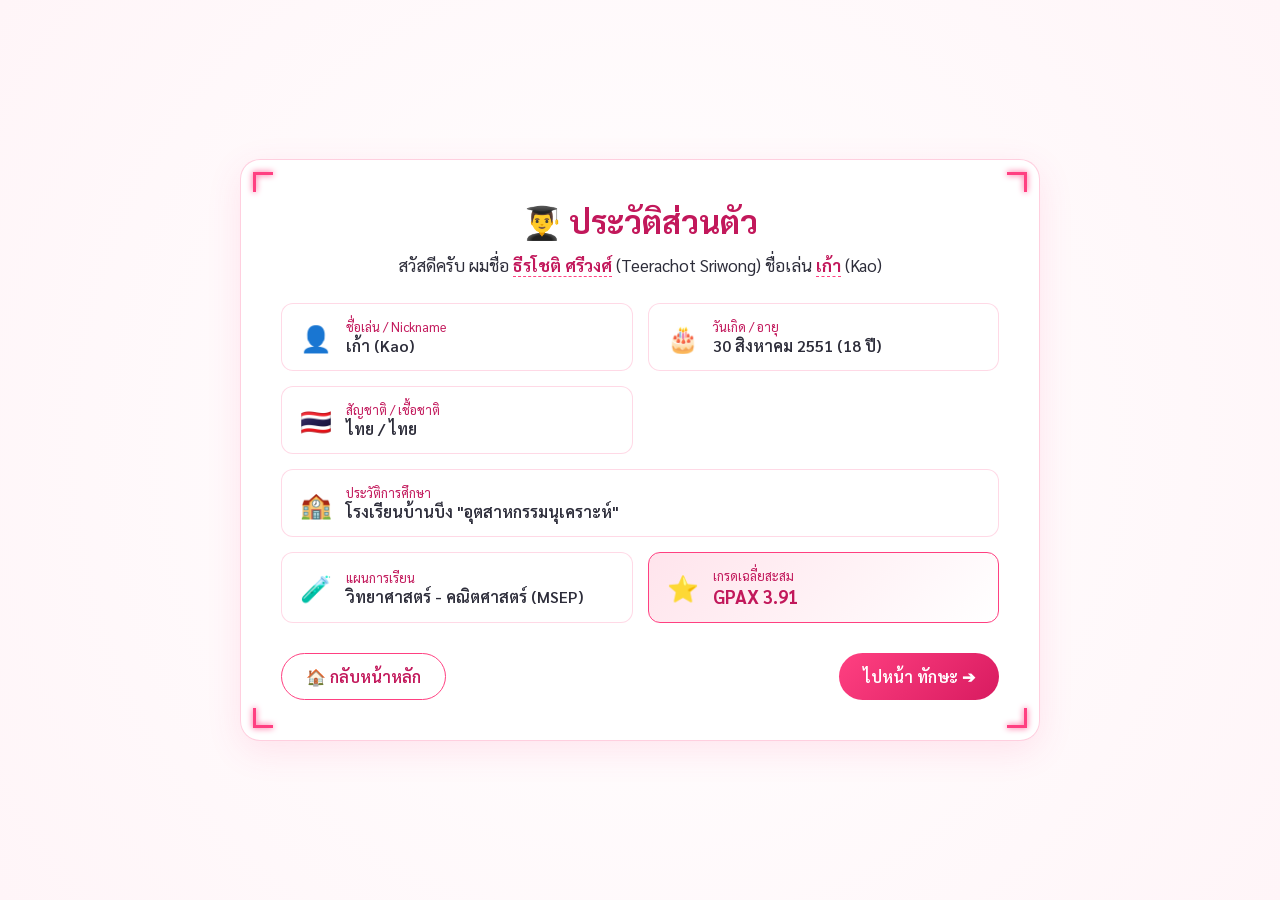
==== about.html @ 4285cc9b "Create about.html" ====
<!DOCTYPE html>
<html lang="th">
<head>
    <meta charset="UTF-8">
    <meta name="viewport" content="width=device-width, initial-scale=1.0">
    <title>ประวัติส่วนตัว | Teerachot Sriwong</title>
    <link href="https://fonts.googleapis.com/css2?family=Sarabun:wght@300;400;600;700&display=swap" rel="stylesheet">
    <style>
        :root {
            --pink-main: #ff4081; --pink-dark: #c2185b; --pink-light: #ffe4ec;
            --bg-light: #fff5f8; --card-bg: rgba(255, 255, 255, 0.94); --text-main: #2d2d3a;
        }

        * { margin: 0; padding: 0; box-sizing: border-box; }

        body {
            font-family: 'Sarabun', sans-serif;
            min-height: 100vh; display: flex; justify-content: center; align-items: center;
            padding: 40px 20px; position: relative;
            background: radial-gradient(circle at center, #ffffff 0%, var(--bg-light) 100%);
            color: var(--text-main);
        }

        .card {
            position: relative; z-index: 10; width: 100%; max-width: 800px;
            background: var(--card-bg); border-radius: 20px; padding: 40px;
            backdrop-filter: blur(12px); border: 1px solid rgba(255, 64, 129, 0.25);
            box-shadow: 0 10px 35px rgba(255, 64, 129, 0.12);
        }

        .corner {
            position: absolute; width: 20px; height: 20px; pointer-events: none;
            filter: drop-shadow(0 0 3px var(--pink-main));
        }
        .tl { top: 12px; left: 12px; border-top: 3px solid var(--pink-main); border-left: 3px solid var(--pink-main); }
        .tr { top: 12px; right: 12px; border-top: 3px solid var(--pink-main); border-right: 3px solid var(--pink-main); }
        .bl { bottom: 12px; left: 12px; border-bottom: 3px solid var(--pink-main); border-left: 3px solid var(--pink-main); }
        .br { bottom: 12px; right: 12px; border-bottom: 3px solid var(--pink-main); border-right: 3px solid var(--pink-main); }

        h1 { font-size: 2rem; color: var(--pink-dark); text-align: center; margin-bottom: 10px; }
        .intro-text { font-size: 1.05rem; text-align: center; margin-bottom: 25px; line-height: 1.6; }
        .highlight { color: var(--pink-dark); font-weight: 700; border-bottom: 1px dashed var(--pink-main); }

        .info-grid { display: grid; grid-template-columns: repeat(auto-fit, minmax(230px, 1fr)); gap: 15px; margin-bottom: 30px; }
        .info-card {
            background: #ffffff; border: 1px solid rgba(255, 64, 129, 0.2); border-radius: 12px;
            padding: 14px 18px; display: flex; align-items: center; gap: 14px;
        }
        .info-card.full-width { grid-column: 1 / -1; }
        .info-icon { font-size: 1.6rem; }
        .info-content { display: flex; flex-direction: column; }
        .info-label { font-size: 0.8rem; color: var(--pink-dark); }
        .info-value { font-size: 1rem; color: var(--text-main); font-weight: 600; }
        .gpax-card { background: linear-gradient(135deg, var(--pink-light), #ffffff); border-color: var(--pink-main); }
        .gpax-badge { font-size: 1.15rem; font-weight: 700; color: var(--pink-dark); }

        .nav-btns { display: flex; justify-content: space-between; gap: 15px; flex-wrap: wrap; }
        .btn {
            display: inline-flex; align-items: center; gap: 8px; padding: 12px 24px;
            border-radius: 30px; font-weight: 600; text-decoration: none; transition: all 0.3s ease;
        }
        .btn-secondary { background: #ffffff; border: 1px solid var(--pink-main); color: var(--pink-dark); }
        .btn-primary { background: linear-gradient(135deg, #ff4081, #d81b60); color: #ffffff; }
        .btn:hover { transform: translateY(-2px); box-shadow: 0 4px 15px rgba(255, 64, 129, 0.3); }

        @media (max-width: 600px) {
            .card { padding: 25px 20px; }
            .info-grid { grid-template-columns: 1fr; }
            .nav-btns { flex-direction: column; }
        }
    </style>
</head>
<body>
    <main class="card">
        <div class="corner tl"></div><div class="corner tr"></div>
        <div class="corner bl"></div><div class="corner br"></div>

        <h1>👨‍🎓 ประวัติส่วนตัว</h1>
        <p class="intro-text">
            สวัสดีครับ ผมชื่อ <span class="highlight">ธีรโชติ ศรีวงศ์</span> (Teerachot Sriwong) ชื่อเล่น <span class="highlight">เก้า</span> (Kao)
        </p>

        <div class="info-grid">
            <div class="info-card">
                <div class="info-icon">👤</div>
                <div class="info-content">
                    <span class="info-label">ชื่อเล่น / Nickname</span>
                    <span class="info-value">เก้า (Kao)</span>
                </div>
            </div>

            <div class="info-card">
                <div class="info-icon">🎂</div>
                <div class="info-content">
                    <span class="info-label">วันเกิด / อายุ</span>
                    <span class="info-value">30 สิงหาคม 2551 (18 ปี)</span>
                </div>
            </div>

            <div class="info-card">
                <div class="info-icon">🇹🇭</div>
                <div class="info-content">
                    <span class="info-label">สัญชาติ / เชื้อชาติ</span>
                    <span class="info-value">ไทย / ไทย</span>
                </div>
            </div>

            <div class="info-card full-width">
                <div class="info-icon">🏫</div>
                <div class="info-content">
                    <span class="info-label">ประวัติการศึกษา</span>
                    <span class="info-value">โรงเรียนบ้านบึง "อุตสาหกรรมนุเคราะห์"</span>
                </div>
            </div>

            <div class="info-card">
                <div class="info-icon">🧪</div>
                <div class="info-content">
                    <span class="info-label">แผนการเรียน</span>
                    <span class="info-value">วิทยาศาสตร์ - คณิตศาสตร์ (MSEP)</span>
                </div>
            </div>

            <div class="info-card gpax-card">
                <div class="info-icon">⭐</div>
                <div class="info-content">
                    <span class="info-label">เกรดเฉลี่ยสะสม</span>
                    <span class="gpax-badge">GPAX 3.91</span>
                </div>
            </div>
        </div>

        <div class="nav-btns">
            <a href="index.html" class="btn btn-secondary">🏠 กลับหน้าหลัก</a>
            <a href="skills.html" class="btn btn-primary">ไปหน้า ทักษะ ➔</a>
        </div>
    </main>
</body>
</html>
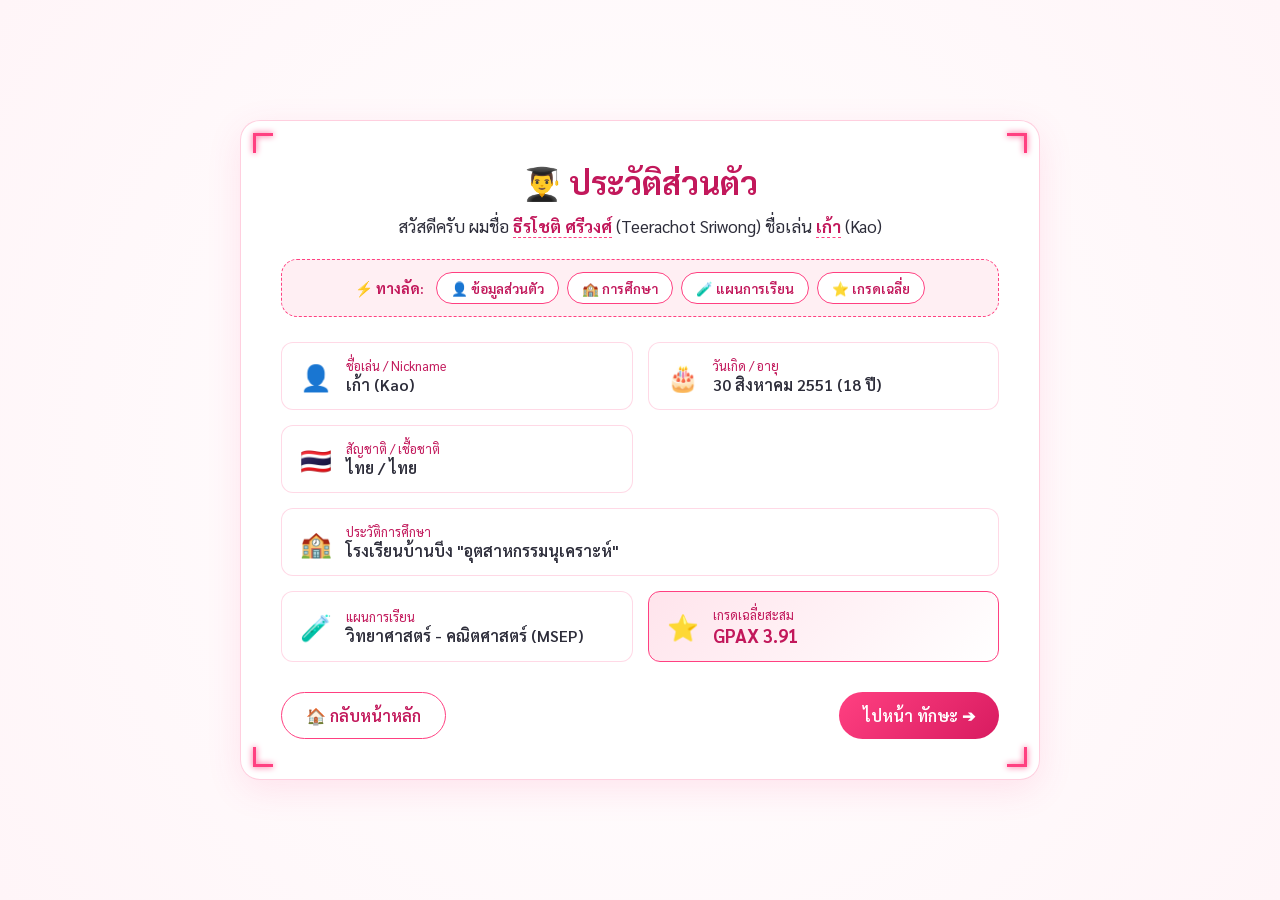
==== commit 728c2118: "Update about.html" ====
--- a/about.html
+++ b/about.html
@@ -13,6 +13,11 @@
 
         * { margin: 0; padding: 0; box-sizing: border-box; }
 
+        /* ทำให้การเลื่อนหน้าจอเป็นแบบ Smooth Scroll */
+        html {
+            scroll-behavior: smooth;
+        }
+
         body {
             font-family: 'Sarabun', sans-serif;
             min-height: 100vh; display: flex; justify-content: center; align-items: center;
@@ -38,14 +43,65 @@
         .br { bottom: 12px; right: 12px; border-bottom: 3px solid var(--pink-main); border-right: 3px solid var(--pink-main); }
 
         h1 { font-size: 2rem; color: var(--pink-dark); text-align: center; margin-bottom: 10px; }
-        .intro-text { font-size: 1.05rem; text-align: center; margin-bottom: 25px; line-height: 1.6; }
+        .intro-text { font-size: 1.05rem; text-align: center; margin-bottom: 20px; line-height: 1.6; }
         .highlight { color: var(--pink-dark); font-weight: 700; border-bottom: 1px dashed var(--pink-main); }
 
+        /* --- สไตล์ปุ่มทางลัด (Quick Navigation) --- */
+        .quick-nav {
+            display: flex;
+            flex-wrap: wrap;
+            justify-content: center;
+            align-items: center;
+            gap: 8px;
+            margin-bottom: 25px;
+            padding: 12px 16px;
+            background: rgba(255, 228, 236, 0.6);
+            border-radius: 16px;
+            border: 1px dashed var(--pink-main);
+        }
+        .quick-nav-title {
+            font-weight: 700;
+            color: var(--pink-dark);
+            font-size: 0.9rem;
+            margin-right: 4px;
+        }
+        .quick-btn {
+            display: inline-flex;
+            align-items: center;
+            gap: 4px;
+            padding: 6px 14px;
+            background: #ffffff;
+            color: var(--pink-dark);
+            border: 1px solid var(--pink-main);
+            border-radius: 20px;
+            font-size: 0.85rem;
+            font-weight: 600;
+            text-decoration: none;
+            transition: all 0.25s ease;
+        }
+        .quick-btn:hover {
+            background: var(--pink-main);
+            color: #ffffff;
+            transform: translateY(-2px);
+            box-shadow: 0 4px 10px rgba(255, 64, 129, 0.3);
+        }
+
+        /* --- สไตล์ตารางข้อมูล --- */
         .info-grid { display: grid; grid-template-columns: repeat(auto-fit, minmax(230px, 1fr)); gap: 15px; margin-bottom: 30px; }
         .info-card {
             background: #ffffff; border: 1px solid rgba(255, 64, 129, 0.2); border-radius: 12px;
             padding: 14px 18px; display: flex; align-items: center; gap: 14px;
-        }
+            scroll-margin-top: 20px;
+            transition: all 0.3s ease;
+        }
+
+        /* เมื่อกดทางลัด ให้การ์ดที่ถูกเลือกแสดงแสงไฮไลต์ */
+        .info-card:target {
+            border-color: var(--pink-main);
+            box-shadow: 0 0 15px rgba(255, 64, 129, 0.4);
+            transform: scale(1.02);
+        }
+
         .info-card.full-width { grid-column: 1 / -1; }
         .info-icon { font-size: 1.6rem; }
         .info-content { display: flex; flex-direction: column; }
@@ -67,6 +123,8 @@
             .card { padding: 25px 20px; }
             .info-grid { grid-template-columns: 1fr; }
             .nav-btns { flex-direction: column; }
+            .quick-nav { flex-direction: column; align-items: stretch; text-align: center; }
+            .quick-btn { justify-content: center; }
         }
     </style>
 </head>
@@ -76,12 +134,21 @@
         <div class="corner bl"></div><div class="corner br"></div>
 
         <h1>👨‍🎓 ประวัติส่วนตัว</h1>
-        <p class="intro-text">
+        <p class="intro-text" id="intro">
             สวัสดีครับ ผมชื่อ <span class="highlight">ธีรโชติ ศรีวงศ์</span> (Teerachot Sriwong) ชื่อเล่น <span class="highlight">เก้า</span> (Kao)
         </p>
 
+        <!-- แถบปุ่มทางลัดไปยังแต่ละหัวข้อ -->
+        <div class="quick-nav">
+            <span class="quick-nav-title">⚡ ทางลัด:</span>
+            <a href="#personal" class="quick-btn">👤 ข้อมูลส่วนตัว</a>
+            <a href="#education" class="quick-btn">🏫 การศึกษา</a>
+            <a href="#program" class="quick-btn">🧪 แผนการเรียน</a>
+            <a href="#gpax" class="quick-btn">⭐ เกรดเฉลี่ย</a>
+        </div>
+
         <div class="info-grid">
-            <div class="info-card">
+            <div class="info-card" id="personal">
                 <div class="info-icon">👤</div>
                 <div class="info-content">
                     <span class="info-label">ชื่อเล่น / Nickname</span>
@@ -105,7 +172,7 @@
                 </div>
             </div>
 
-            <div class="info-card full-width">
+            <div class="info-card full-width" id="education">
                 <div class="info-icon">🏫</div>
                 <div class="info-content">
                     <span class="info-label">ประวัติการศึกษา</span>
@@ -113,7 +180,7 @@
                 </div>
             </div>
 
-            <div class="info-card">
+            <div class="info-card" id="program">
                 <div class="info-icon">🧪</div>
                 <div class="info-content">
                     <span class="info-label">แผนการเรียน</span>
@@ -121,7 +188,7 @@
                 </div>
             </div>
 
-            <div class="info-card gpax-card">
+            <div class="info-card gpax-card" id="gpax">
                 <div class="info-icon">⭐</div>
                 <div class="info-content">
                     <span class="info-label">เกรดเฉลี่ยสะสม</span>
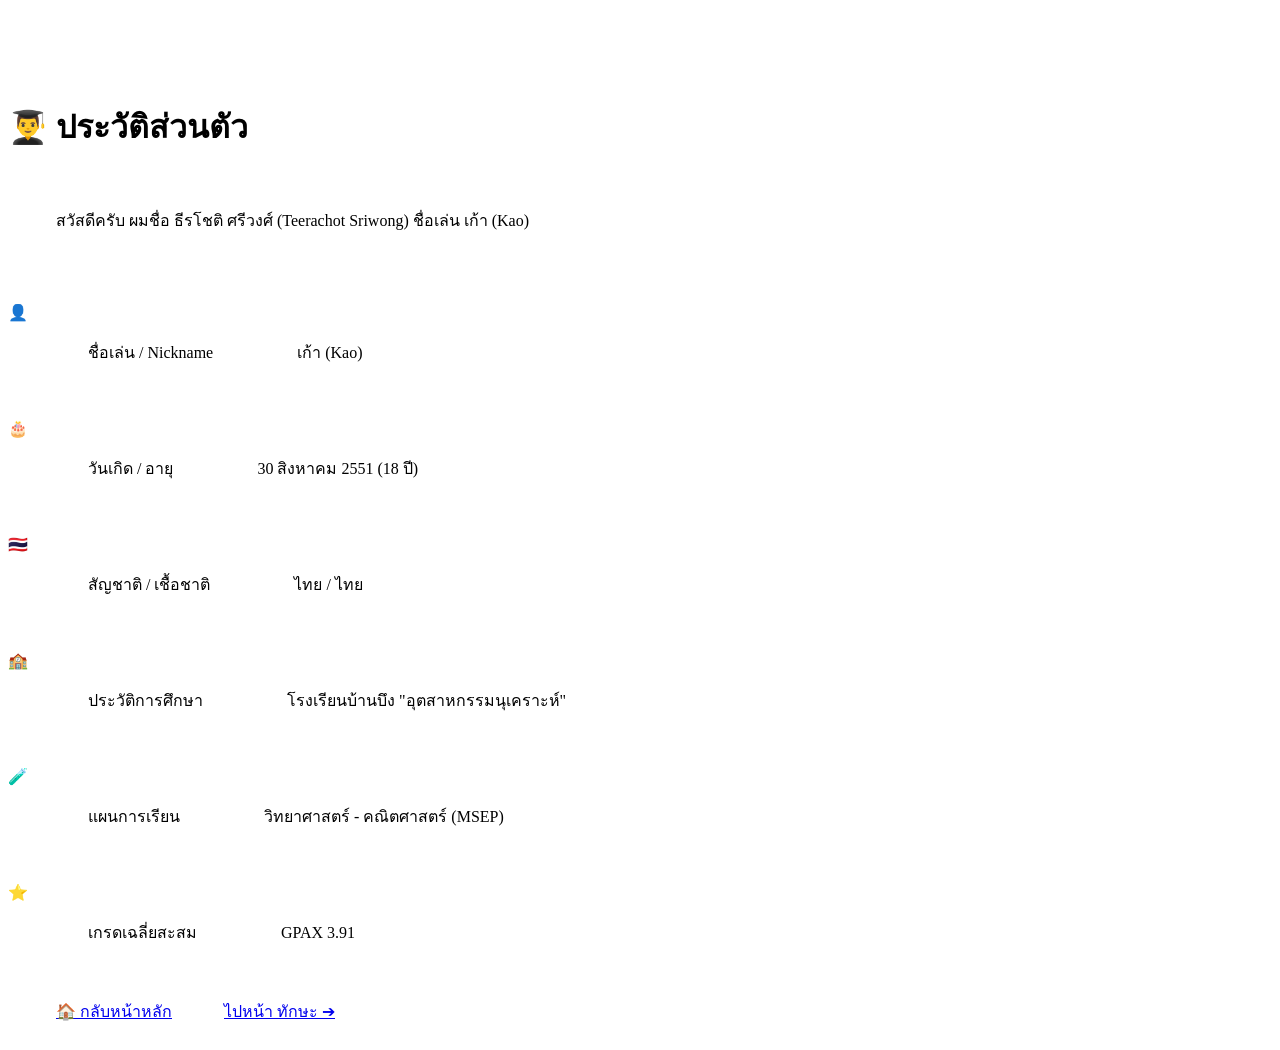
==== commit a3f0e689: "Update about.html" ====
--- a/about.html
+++ b/about.html
@@ -1,206 +1,139 @@
 <!DOCTYPE html>
 <html lang="th">
 <head>
-    <meta charset="UTF-8">
-    <meta name="viewport" content="width=device-width, initial-scale=1.0">
-    <title>ประวัติส่วนตัว | Teerachot Sriwong</title>
-    <link href="https://fonts.googleapis.com/css2?family=Sarabun:wght@300;400;600;700&display=swap" rel="stylesheet">
-    <style>
-        :root {
-            --pink-main: #ff4081; --pink-dark: #c2185b; --pink-light: #ffe4ec;
-            --bg-light: #fff5f8; --card-bg: rgba(255, 255, 255, 0.94); --text-main: #2d2d3a;
-        }
+    <meta charset="UTF-8">
+    <meta name="viewport" content="width=device-width, initial-scale=1.0">
+    <title>ประวัติส่วนตัว | Teerachot Sriwong</title>
+    <link href="https://fonts.googleapis.com/css2?family=Sarabun:wght@300;400;600;700&display=swap" rel="stylesheet">
+    <style>
+        :root {
+            --pink-main: #ff4081; --pink-dark: #c2185b; --pink-light: #ffe4ec;
+            --bg-light: #fff5f8; --card-bg: rgba(255, 255, 255, 0.94); --text-main: #2d2d3a;
+        }
 
-        * { margin: 0; padding: 0; box-sizing: border-box; }
+        * { margin: 0; padding: 0; box-sizing: border-box; }
 
-        /* ทำให้การเลื่อนหน้าจอเป็นแบบ Smooth Scroll */
-        html {
-            scroll-behavior: smooth;
-        }
+        body {
+            font-family: 'Sarabun', sans-serif;
+            min-height: 100vh; display: flex; justify-content: center; align-items: center;
+            padding: 40px 20px; position: relative;
+            background: radial-gradient(circle at center, #ffffff 0%, var(--bg-light) 100%);
+            color: var(--text-main);
+        }
 
-        body {
-            font-family: 'Sarabun', sans-serif;
-            min-height: 100vh; display: flex; justify-content: center; align-items: center;
-            padding: 40px 20px; position: relative;
-            background: radial-gradient(circle at center, #ffffff 0%, var(--bg-light) 100%);
-            color: var(--text-main);
-        }
+        .card {
+            position: relative; z-index: 10; width: 100%; max-width: 800px;
+            background: var(--card-bg); border-radius: 20px; padding: 40px;
+            backdrop-filter: blur(12px); border: 1px solid rgba(255, 64, 129, 0.25);
+            box-shadow: 0 10px 35px rgba(255, 64, 129, 0.12);
+        }
 
-        .card {
-            position: relative; z-index: 10; width: 100%; max-width: 800px;
-            background: var(--card-bg); border-radius: 20px; padding: 40px;
-            backdrop-filter: blur(12px); border: 1px solid rgba(255, 64, 129, 0.25);
-            box-shadow: 0 10px 35px rgba(255, 64, 129, 0.12);
-        }
+        .corner {
+            position: absolute; width: 20px; height: 20px; pointer-events: none;
+            filter: drop-shadow(0 0 3px var(--pink-main));
+        }
+        .tl { top: 12px; left: 12px; border-top: 3px solid var(--pink-main); border-left: 3px solid var(--pink-main); }
+        .tr { top: 12px; right: 12px; border-top: 3px solid var(--pink-main); border-right: 3px solid var(--pink-main); }
+        .bl { bottom: 12px; left: 12px; border-bottom: 3px solid var(--pink-main); border-left: 3px solid var(--pink-main); }
+        .br { bottom: 12px; right: 12px; border-bottom: 3px solid var(--pink-main); border-right: 3px solid var(--pink-main); }
 
-        .corner {
-            position: absolute; width: 20px; height: 20px; pointer-events: none;
-            filter: drop-shadow(0 0 3px var(--pink-main));
-        }
-        .tl { top: 12px; left: 12px; border-top: 3px solid var(--pink-main); border-left: 3px solid var(--pink-main); }
-        .tr { top: 12px; right: 12px; border-top: 3px solid var(--pink-main); border-right: 3px solid var(--pink-main); }
-        .bl { bottom: 12px; left: 12px; border-bottom: 3px solid var(--pink-main); border-left: 3px solid var(--pink-main); }
-        .br { bottom: 12px; right: 12px; border-bottom: 3px solid var(--pink-main); border-right: 3px solid var(--pink-main); }
+        h1 { font-size: 2rem; color: var(--pink-dark); text-align: center; margin-bottom: 10px; }
+        .intro-text { font-size: 1.05rem; text-align: center; margin-bottom: 25px; line-height: 1.6; }
+        .highlight { color: var(--pink-dark); font-weight: 700; border-bottom: 1px dashed var(--pink-main); }
 
-        h1 { font-size: 2rem; color: var(--pink-dark); text-align: center; margin-bottom: 10px; }
-        .intro-text { font-size: 1.05rem; text-align: center; margin-bottom: 20px; line-height: 1.6; }
-        .highlight { color: var(--pink-dark); font-weight: 700; border-bottom: 1px dashed var(--pink-main); }
+        .info-grid { display: grid; grid-template-columns: repeat(auto-fit, minmax(230px, 1fr)); gap: 15px; margin-bottom: 30px; }
+        .info-card {
+            background: #ffffff; border: 1px solid rgba(255, 64, 129, 0.2); border-radius: 12px;
+            padding: 14px 18px; display: flex; align-items: center; gap: 14px;
+        }
+        .info-card.full-width { grid-column: 1 / -1; }
+        .info-icon { font-size: 1.6rem; }
+        .info-content { display: flex; flex-direction: column; }
+        .info-label { font-size: 0.8rem; color: var(--pink-dark); }
+        .info-value { font-size: 1rem; color: var(--text-main); font-weight: 600; }
+        .gpax-card { background: linear-gradient(135deg, var(--pink-light), #ffffff); border-color: var(--pink-main); }
+        .gpax-badge { font-size: 1.15rem; font-weight: 700; color: var(--pink-dark); }
 
-        /* --- สไตล์ปุ่มทางลัด (Quick Navigation) --- */
-        .quick-nav {
-            display: flex;
-            flex-wrap: wrap;
-            justify-content: center;
-            align-items: center;
-            gap: 8px;
-            margin-bottom: 25px;
-            padding: 12px 16px;
-            background: rgba(255, 228, 236, 0.6);
-            border-radius: 16px;
-            border: 1px dashed var(--pink-main);
-        }
-        .quick-nav-title {
-            font-weight: 700;
-            color: var(--pink-dark);
-            font-size: 0.9rem;
-            margin-right: 4px;
-        }
-        .quick-btn {
-            display: inline-flex;
-            align-items: center;
-            gap: 4px;
-            padding: 6px 14px;
-            background: #ffffff;
-            color: var(--pink-dark);
-            border: 1px solid var(--pink-main);
-            border-radius: 20px;
-            font-size: 0.85rem;
-            font-weight: 600;
-            text-decoration: none;
-            transition: all 0.25s ease;
-        }
-        .quick-btn:hover {
-            background: var(--pink-main);
-            color: #ffffff;
-            transform: translateY(-2px);
-            box-shadow: 0 4px 10px rgba(255, 64, 129, 0.3);
-        }
+        .nav-btns { display: flex; justify-content: space-between; gap: 15px; flex-wrap: wrap; }
+        .btn {
+            display: inline-flex; align-items: center; gap: 8px; padding: 12px 24px;
+            border-radius: 30px; font-weight: 600; text-decoration: none; transition: all 0.3s ease;
+        }
+        .btn-secondary { background: #ffffff; border: 1px solid var(--pink-main); color: var(--pink-dark); }
+        .btn-primary { background: linear-gradient(135deg, #ff4081, #d81b60); color: #ffffff; }
+        .btn:hover { transform: translateY(-2px); box-shadow: 0 4px 15px rgba(255, 64, 129, 0.3); }
 
-        /* --- สไตล์ตารางข้อมูล --- */
-        .info-grid { display: grid; grid-template-columns: repeat(auto-fit, minmax(230px, 1fr)); gap: 15px; margin-bottom: 30px; }
-        .info-card {
-            background: #ffffff; border: 1px solid rgba(255, 64, 129, 0.2); border-radius: 12px;
-            padding: 14px 18px; display: flex; align-items: center; gap: 14px;
-            scroll-margin-top: 20px;
-            transition: all 0.3s ease;
-        }
-
-        /* เมื่อกดทางลัด ให้การ์ดที่ถูกเลือกแสดงแสงไฮไลต์ */
-        .info-card:target {
-            border-color: var(--pink-main);
-            box-shadow: 0 0 15px rgba(255, 64, 129, 0.4);
-            transform: scale(1.02);
-        }
-
-        .info-card.full-width { grid-column: 1 / -1; }
-        .info-icon { font-size: 1.6rem; }
-        .info-content { display: flex; flex-direction: column; }
-        .info-label { font-size: 0.8rem; color: var(--pink-dark); }
-        .info-value { font-size: 1rem; color: var(--text-main); font-weight: 600; }
-        .gpax-card { background: linear-gradient(135deg, var(--pink-light), #ffffff); border-color: var(--pink-main); }
-        .gpax-badge { font-size: 1.15rem; font-weight: 700; color: var(--pink-dark); }
-
-        .nav-btns { display: flex; justify-content: space-between; gap: 15px; flex-wrap: wrap; }
-        .btn {
-            display: inline-flex; align-items: center; gap: 8px; padding: 12px 24px;
-            border-radius: 30px; font-weight: 600; text-decoration: none; transition: all 0.3s ease;
-        }
-        .btn-secondary { background: #ffffff; border: 1px solid var(--pink-main); color: var(--pink-dark); }
-        .btn-primary { background: linear-gradient(135deg, #ff4081, #d81b60); color: #ffffff; }
-        .btn:hover { transform: translateY(-2px); box-shadow: 0 4px 15px rgba(255, 64, 129, 0.3); }
-
-        @media (max-width: 600px) {
-            .card { padding: 25px 20px; }
-            .info-grid { grid-template-columns: 1fr; }
-            .nav-btns { flex-direction: column; }
-            .quick-nav { flex-direction: column; align-items: stretch; text-align: center; }
-            .quick-btn { justify-content: center; }
-        }
-    </style>
+        @media (max-width: 600px) {
+            .card { padding: 25px 20px; }
+            .info-grid { grid-template-columns: 1fr; }
+            .nav-btns { flex-direction: column; }
+        }
+    </style>
 </head>
 <body>
-    <main class="card">
-        <div class="corner tl"></div><div class="corner tr"></div>
-        <div class="corner bl"></div><div class="corner br"></div>
+    <main class="card">
+        <div class="corner tl"></div><div class="corner tr"></div>
+        <div class="corner bl"></div><div class="corner br"></div>
 
-        <h1>👨‍🎓 ประวัติส่วนตัว</h1>
-        <p class="intro-text" id="intro">
-            สวัสดีครับ ผมชื่อ <span class="highlight">ธีรโชติ ศรีวงศ์</span> (Teerachot Sriwong) ชื่อเล่น <span class="highlight">เก้า</span> (Kao)
-        </p>
+        <h1>👨‍🎓 ประวัติส่วนตัว</h1>
+        <p class="intro-text">
+            สวัสดีครับ ผมชื่อ <span class="highlight">ธีรโชติ ศรีวงศ์</span> (Teerachot Sriwong) ชื่อเล่น <span class="highlight">เก้า</span> (Kao)
+        </p>
 
-        <!-- แถบปุ่มทางลัดไปยังแต่ละหัวข้อ -->
-        <div class="quick-nav">
-            <span class="quick-nav-title">⚡ ทางลัด:</span>
-            <a href="#personal" class="quick-btn">👤 ข้อมูลส่วนตัว</a>
-            <a href="#education" class="quick-btn">🏫 การศึกษา</a>
-            <a href="#program" class="quick-btn">🧪 แผนการเรียน</a>
-            <a href="#gpax" class="quick-btn">⭐ เกรดเฉลี่ย</a>
-        </div>
+        <div class="info-grid">
+            <div class="info-card">
+                <div class="info-icon">👤</div>
+                <div class="info-content">
+                    <span class="info-label">ชื่อเล่น / Nickname</span>
+                    <span class="info-value">เก้า (Kao)</span>
+                </div>
+            </div>
 
-        <div class="info-grid">
-            <div class="info-card" id="personal">
-                <div class="info-icon">👤</div>
-                <div class="info-content">
-                    <span class="info-label">ชื่อเล่น / Nickname</span>
-                    <span class="info-value">เก้า (Kao)</span>
-                </div>
-            </div>
+            <div class="info-card">
+                <div class="info-icon">🎂</div>
+                <div class="info-content">
+                    <span class="info-label">วันเกิด / อายุ</span>
+                    <span class="info-value">30 สิงหาคม 2551 (18 ปี)</span>
+                </div>
+            </div>
 
-            <div class="info-card">
-                <div class="info-icon">🎂</div>
-                <div class="info-content">
-                    <span class="info-label">วันเกิด / อายุ</span>
-                    <span class="info-value">30 สิงหาคม 2551 (18 ปี)</span>
-                </div>
-            </div>
+            <div class="info-card">
+                <div class="info-icon">🇹🇭</div>
+                <div class="info-content">
+                    <span class="info-label">สัญชาติ / เชื้อชาติ</span>
+                    <span class="info-value">ไทย / ไทย</span>
+                </div>
+            </div>
 
-            <div class="info-card">
-                <div class="info-icon">🇹🇭</div>
-                <div class="info-content">
-                    <span class="info-label">สัญชาติ / เชื้อชาติ</span>
-                    <span class="info-value">ไทย / ไทย</span>
-                </div>
-            </div>
+            <div class="info-card full-width">
+                <div class="info-icon">🏫</div>
+                <div class="info-content">
+                    <span class="info-label">ประวัติการศึกษา</span>
+                    <span class="info-value">โรงเรียนบ้านบึง "อุตสาหกรรมนุเคราะห์"</span>
+                </div>
+            </div>
 
-            <div class="info-card full-width" id="education">
-                <div class="info-icon">🏫</div>
-                <div class="info-content">
-                    <span class="info-label">ประวัติการศึกษา</span>
-                    <span class="info-value">โรงเรียนบ้านบึง "อุตสาหกรรมนุเคราะห์"</span>
-                </div>
-            </div>
+            <div class="info-card">
+                <div class="info-icon">🧪</div>
+                <div class="info-content">
+                    <span class="info-label">แผนการเรียน</span>
+                    <span class="info-value">วิทยาศาสตร์ - คณิตศาสตร์ (MSEP)</span>
+                </div>
+            </div>
 
-            <div class="info-card" id="program">
-                <div class="info-icon">🧪</div>
-                <div class="info-content">
-                    <span class="info-label">แผนการเรียน</span>
-                    <span class="info-value">วิทยาศาสตร์ - คณิตศาสตร์ (MSEP)</span>
-                </div>
-            </div>
+            <div class="info-card gpax-card">
+                <div class="info-icon">⭐</div>
+                <div class="info-content">
+                    <span class="info-label">เกรดเฉลี่ยสะสม</span>
+                    <span class="gpax-badge">GPAX 3.91</span>
+                </div>
+            </div>
+        </div>
 
-            <div class="info-card gpax-card" id="gpax">
-                <div class="info-icon">⭐</div>
-                <div class="info-content">
-                    <span class="info-label">เกรดเฉลี่ยสะสม</span>
-                    <span class="gpax-badge">GPAX 3.91</span>
-                </div>
-            </div>
-        </div>
-
-        <div class="nav-btns">
-            <a href="index.html" class="btn btn-secondary">🏠 กลับหน้าหลัก</a>
-            <a href="skills.html" class="btn btn-primary">ไปหน้า ทักษะ ➔</a>
-        </div>
-    </main>
+        <div class="nav-btns">
+            <a href="index.html" class="btn btn-secondary">🏠 กลับหน้าหลัก</a>
+            <a href="skills.html" class="btn btn-primary">ไปหน้า ทักษะ ➔</a>
+        </div>
+    </main>
 </body>
-</html>
+</html> 
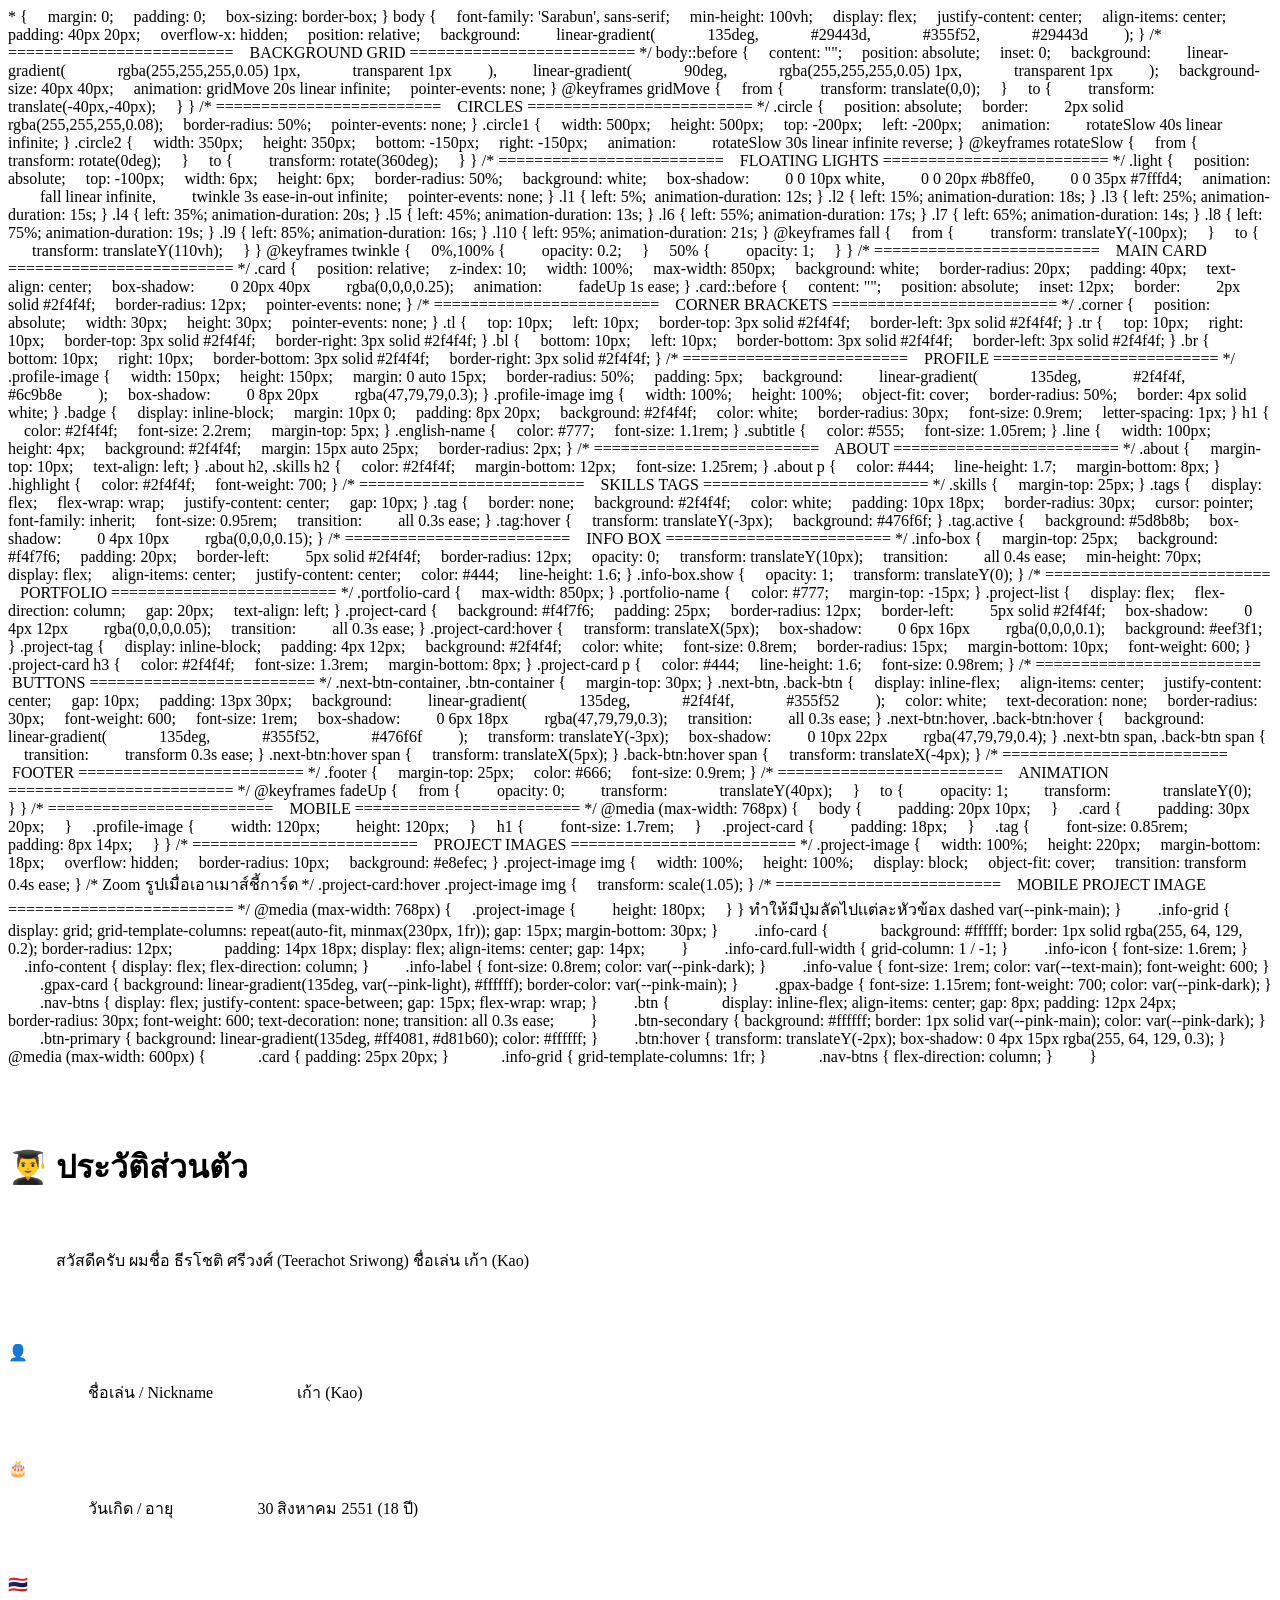
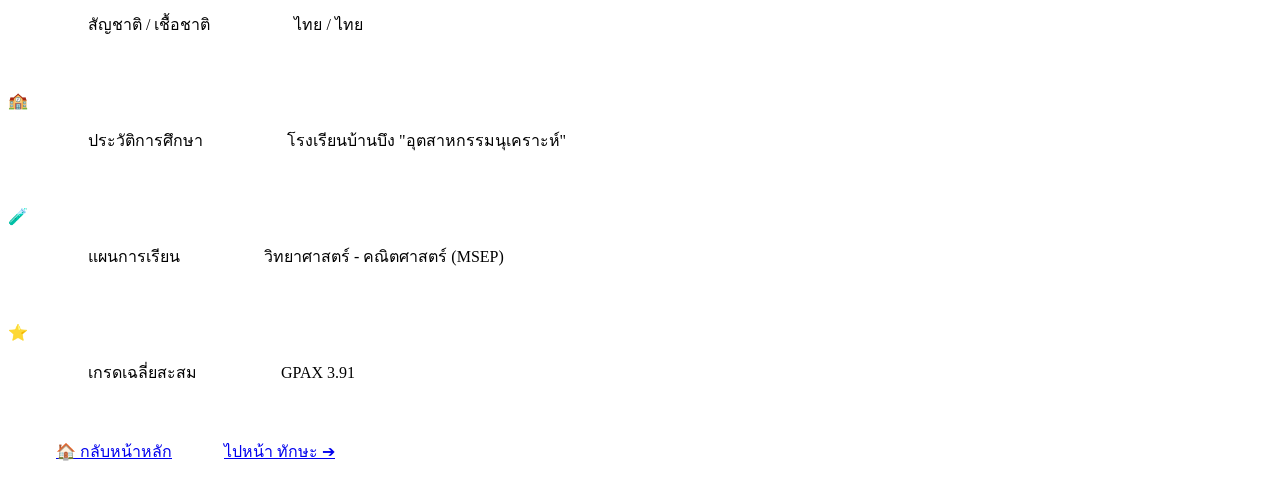
==== commit b2004773: "Update about.html" ====
--- a/about.html
+++ b/about.html
@@ -1,45 +1,883 @@
-<!DOCTYPE html>
-<html lang="th">
-<head>
-    <meta charset="UTF-8">
-    <meta name="viewport" content="width=device-width, initial-scale=1.0">
-    <title>ประวัติส่วนตัว | Teerachot Sriwong</title>
-    <link href="https://fonts.googleapis.com/css2?family=Sarabun:wght@300;400;600;700&display=swap" rel="stylesheet">
-    <style>
-        :root {
-            --pink-main: #ff4081; --pink-dark: #c2185b; --pink-light: #ffe4ec;
-            --bg-light: #fff5f8; --card-bg: rgba(255, 255, 255, 0.94); --text-main: #2d2d3a;
-        }
-
-        * { margin: 0; padding: 0; box-sizing: border-box; }
-
-        body {
-            font-family: 'Sarabun', sans-serif;
-            min-height: 100vh; display: flex; justify-content: center; align-items: center;
-            padding: 40px 20px; position: relative;
-            background: radial-gradient(circle at center, #ffffff 0%, var(--bg-light) 100%);
-            color: var(--text-main);
-        }
-
-        .card {
-            position: relative; z-index: 10; width: 100%; max-width: 800px;
-            background: var(--card-bg); border-radius: 20px; padding: 40px;
-            backdrop-filter: blur(12px); border: 1px solid rgba(255, 64, 129, 0.25);
-            box-shadow: 0 10px 35px rgba(255, 64, 129, 0.12);
-        }
-
-        .corner {
-            position: absolute; width: 20px; height: 20px; pointer-events: none;
-            filter: drop-shadow(0 0 3px var(--pink-main));
-        }
-        .tl { top: 12px; left: 12px; border-top: 3px solid var(--pink-main); border-left: 3px solid var(--pink-main); }
-        .tr { top: 12px; right: 12px; border-top: 3px solid var(--pink-main); border-right: 3px solid var(--pink-main); }
-        .bl { bottom: 12px; left: 12px; border-bottom: 3px solid var(--pink-main); border-left: 3px solid var(--pink-main); }
-        .br { bottom: 12px; right: 12px; border-bottom: 3px solid var(--pink-main); border-right: 3px solid var(--pink-main); }
-
-        h1 { font-size: 2rem; color: var(--pink-dark); text-align: center; margin-bottom: 10px; }
-        .intro-text { font-size: 1.05rem; text-align: center; margin-bottom: 25px; line-height: 1.6; }
-        .highlight { color: var(--pink-dark); font-weight: 700; border-bottom: 1px dashed var(--pink-main); }
+* {
+    margin: 0;
+    padding: 0;
+    box-sizing: border-box;
+}
+
+
+body {
+
+    font-family: 'Sarabun', sans-serif;
+
+    min-height: 100vh;
+
+    display: flex;
+    justify-content: center;
+    align-items: center;
+
+    padding: 40px 20px;
+
+    overflow-x: hidden;
+
+    position: relative;
+
+    background:
+        linear-gradient(
+            135deg,
+            #29443d,
+            #355f52,
+            #29443d
+        );
+}
+
+
+/* =========================
+   BACKGROUND GRID
+========================= */
+
+body::before {
+
+    content: "";
+
+    position: absolute;
+
+    inset: 0;
+
+    background:
+
+        linear-gradient(
+            rgba(255,255,255,0.05) 1px,
+            transparent 1px
+        ),
+
+        linear-gradient(
+            90deg,
+            rgba(255,255,255,0.05) 1px,
+            transparent 1px
+        );
+
+    background-size: 40px 40px;
+
+    animation: gridMove 20s linear infinite;
+
+    pointer-events: none;
+}
+
+
+@keyframes gridMove {
+
+    from {
+        transform: translate(0,0);
+    }
+
+    to {
+        transform: translate(-40px,-40px);
+    }
+
+}
+
+
+/* =========================
+   CIRCLES
+========================= */
+
+.circle {
+
+    position: absolute;
+
+    border:
+        2px solid
+        rgba(255,255,255,0.08);
+
+    border-radius: 50%;
+
+    pointer-events: none;
+}
+
+
+.circle1 {
+
+    width: 500px;
+    height: 500px;
+
+    top: -200px;
+    left: -200px;
+
+    animation:
+        rotateSlow 40s linear infinite;
+}
+
+
+.circle2 {
+
+    width: 350px;
+    height: 350px;
+
+    bottom: -150px;
+    right: -150px;
+
+    animation:
+        rotateSlow 30s linear infinite reverse;
+}
+
+
+@keyframes rotateSlow {
+
+    from {
+        transform: rotate(0deg);
+    }
+
+    to {
+        transform: rotate(360deg);
+    }
+
+}
+
+
+/* =========================
+   FLOATING LIGHTS
+========================= */
+
+.light {
+
+    position: absolute;
+
+    top: -100px;
+
+    width: 6px;
+    height: 6px;
+
+    border-radius: 50%;
+
+    background: white;
+
+    box-shadow:
+        0 0 10px white,
+        0 0 20px #b8ffe0,
+        0 0 35px #7fffd4;
+
+    animation:
+        fall linear infinite,
+        twinkle 3s ease-in-out infinite;
+
+    pointer-events: none;
+}
+
+
+.l1 { left: 5%;  animation-duration: 12s; }
+.l2 { left: 15%; animation-duration: 18s; }
+.l3 { left: 25%; animation-duration: 15s; }
+.l4 { left: 35%; animation-duration: 20s; }
+.l5 { left: 45%; animation-duration: 13s; }
+.l6 { left: 55%; animation-duration: 17s; }
+.l7 { left: 65%; animation-duration: 14s; }
+.l8 { left: 75%; animation-duration: 19s; }
+.l9 { left: 85%; animation-duration: 16s; }
+.l10 { left: 95%; animation-duration: 21s; }
+
+
+@keyframes fall {
+
+    from {
+        transform: translateY(-100px);
+    }
+
+    to {
+        transform: translateY(110vh);
+    }
+
+}
+
+
+@keyframes twinkle {
+
+    0%,100% {
+        opacity: 0.2;
+    }
+
+    50% {
+        opacity: 1;
+    }
+
+}
+
+
+/* =========================
+   MAIN CARD
+========================= */
+
+.card {
+
+    position: relative;
+
+    z-index: 10;
+
+    width: 100%;
+    max-width: 850px;
+
+    background: white;
+
+    border-radius: 20px;
+
+    padding: 40px;
+
+    text-align: center;
+
+    box-shadow:
+        0 20px 40px
+        rgba(0,0,0,0.25);
+
+    animation:
+        fadeUp 1s ease;
+}
+
+
+.card::before {
+
+    content: "";
+
+    position: absolute;
+
+    inset: 12px;
+
+    border:
+        2px solid #2f4f4f;
+
+    border-radius: 12px;
+
+    pointer-events: none;
+}
+
+
+/* =========================
+   CORNER BRACKETS
+========================= */
+
+.corner {
+
+    position: absolute;
+
+    width: 30px;
+    height: 30px;
+
+    pointer-events: none;
+}
+
+
+.tl {
+
+    top: 10px;
+    left: 10px;
+
+    border-top: 3px solid #2f4f4f;
+    border-left: 3px solid #2f4f4f;
+}
+
+
+.tr {
+
+    top: 10px;
+    right: 10px;
+
+    border-top: 3px solid #2f4f4f;
+    border-right: 3px solid #2f4f4f;
+}
+
+
+.bl {
+
+    bottom: 10px;
+    left: 10px;
+
+    border-bottom: 3px solid #2f4f4f;
+    border-left: 3px solid #2f4f4f;
+}
+
+
+.br {
+
+    bottom: 10px;
+    right: 10px;
+
+    border-bottom: 3px solid #2f4f4f;
+    border-right: 3px solid #2f4f4f;
+}
+
+
+/* =========================
+   PROFILE
+========================= */
+
+.profile-image {
+
+    width: 150px;
+    height: 150px;
+
+    margin: 0 auto 15px;
+
+    border-radius: 50%;
+
+    padding: 5px;
+
+    background:
+        linear-gradient(
+            135deg,
+            #2f4f4f,
+            #6c9b8e
+        );
+
+    box-shadow:
+        0 8px 20px
+        rgba(47,79,79,0.3);
+}
+
+
+.profile-image img {
+
+    width: 100%;
+    height: 100%;
+
+    object-fit: cover;
+
+    border-radius: 50%;
+
+    border: 4px solid white;
+}
+
+
+.badge {
+
+    display: inline-block;
+
+    margin: 10px 0;
+
+    padding: 8px 20px;
+
+    background: #2f4f4f;
+
+    color: white;
+
+    border-radius: 30px;
+
+    font-size: 0.9rem;
+
+    letter-spacing: 1px;
+}
+
+
+h1 {
+
+    color: #2f4f4f;
+
+    font-size: 2.2rem;
+
+    margin-top: 5px;
+}
+
+
+.english-name {
+
+    color: #777;
+
+    font-size: 1.1rem;
+}
+
+
+.subtitle {
+
+    color: #555;
+
+    font-size: 1.05rem;
+}
+
+
+.line {
+
+    width: 100px;
+    height: 4px;
+
+    background: #2f4f4f;
+
+    margin: 15px auto 25px;
+
+    border-radius: 2px;
+}
+
+
+/* =========================
+   ABOUT
+========================= */
+
+.about {
+
+    margin-top: 10px;
+
+    text-align: left;
+}
+
+
+.about h2,
+.skills h2 {
+
+    color: #2f4f4f;
+
+    margin-bottom: 12px;
+
+    font-size: 1.25rem;
+}
+
+
+.about p {
+
+    color: #444;
+
+    line-height: 1.7;
+
+    margin-bottom: 8px;
+}
+
+
+.highlight {
+
+    color: #2f4f4f;
+
+    font-weight: 700;
+}
+
+
+/* =========================
+   SKILLS TAGS
+========================= */
+
+.skills {
+
+    margin-top: 25px;
+}
+
+
+.tags {
+
+    display: flex;
+
+    flex-wrap: wrap;
+
+    justify-content: center;
+
+    gap: 10px;
+}
+
+
+.tag {
+
+    border: none;
+
+    background: #2f4f4f;
+
+    color: white;
+
+    padding: 10px 18px;
+
+    border-radius: 30px;
+
+    cursor: pointer;
+
+    font-family: inherit;
+
+    font-size: 0.95rem;
+
+    transition:
+        all 0.3s ease;
+}
+
+
+.tag:hover {
+
+    transform: translateY(-3px);
+
+    background: #476f6f;
+}
+
+
+.tag.active {
+
+    background: #5d8b8b;
+
+    box-shadow:
+        0 4px 10px
+        rgba(0,0,0,0.15);
+}
+
+
+/* =========================
+   INFO BOX
+========================= */
+
+.info-box {
+
+    margin-top: 25px;
+
+    background: #f4f7f6;
+
+    padding: 20px;
+
+    border-left:
+        5px solid #2f4f4f;
+
+    border-radius: 12px;
+
+    opacity: 0;
+
+    transform: translateY(10px);
+
+    transition:
+        all 0.4s ease;
+
+    min-height: 70px;
+
+    display: flex;
+
+    align-items: center;
+
+    justify-content: center;
+
+    color: #444;
+
+    line-height: 1.6;
+}
+
+
+.info-box.show {
+
+    opacity: 1;
+
+    transform: translateY(0);
+}
+
+
+/* =========================
+   PORTFOLIO
+========================= */
+
+.portfolio-card {
+
+    max-width: 850px;
+}
+
+
+.portfolio-name {
+
+    color: #777;
+
+    margin-top: -15px;
+}
+
+
+.project-list {
+
+    display: flex;
+
+    flex-direction: column;
+
+    gap: 20px;
+
+    text-align: left;
+}
+
+
+.project-card {
+
+    background: #f4f7f6;
+
+    padding: 25px;
+
+    border-radius: 12px;
+
+    border-left:
+        5px solid #2f4f4f;
+
+    box-shadow:
+        0 4px 12px
+        rgba(0,0,0,0.05);
+
+    transition:
+        all 0.3s ease;
+}
+
+
+.project-card:hover {
+
+    transform: translateX(5px);
+
+    box-shadow:
+        0 6px 16px
+        rgba(0,0,0,0.1);
+
+    background: #eef3f1;
+}
+
+
+.project-tag {
+
+    display: inline-block;
+
+    padding: 4px 12px;
+
+    background: #2f4f4f;
+
+    color: white;
+
+    font-size: 0.8rem;
+
+    border-radius: 15px;
+
+    margin-bottom: 10px;
+
+    font-weight: 600;
+}
+
+
+.project-card h3 {
+
+    color: #2f4f4f;
+
+    font-size: 1.3rem;
+
+    margin-bottom: 8px;
+}
+
+
+.project-card p {
+
+    color: #444;
+
+    line-height: 1.6;
+
+    font-size: 0.98rem;
+}
+
+
+/* =========================
+   BUTTONS
+========================= */
+
+.next-btn-container,
+.btn-container {
+
+    margin-top: 30px;
+}
+
+
+.next-btn,
+.back-btn {
+
+    display: inline-flex;
+
+    align-items: center;
+
+    justify-content: center;
+
+    gap: 10px;
+
+    padding: 13px 30px;
+
+    background:
+        linear-gradient(
+            135deg,
+            #2f4f4f,
+            #355f52
+        );
+
+    color: white;
+
+    text-decoration: none;
+
+    border-radius: 30px;
+
+    font-weight: 600;
+
+    font-size: 1rem;
+
+    box-shadow:
+        0 6px 18px
+        rgba(47,79,79,0.3);
+
+    transition:
+        all 0.3s ease;
+}
+
+
+.next-btn:hover,
+.back-btn:hover {
+
+    background:
+        linear-gradient(
+            135deg,
+            #355f52,
+            #476f6f
+        );
+
+    transform: translateY(-3px);
+
+    box-shadow:
+        0 10px 22px
+        rgba(47,79,79,0.4);
+}
+
+
+.next-btn span,
+.back-btn span {
+
+    transition:
+        transform 0.3s ease;
+}
+
+
+.next-btn:hover span {
+
+    transform: translateX(5px);
+}
+
+
+.back-btn:hover span {
+
+    transform: translateX(-4px);
+}
+
+
+/* =========================
+   FOOTER
+========================= */
+
+.footer {
+
+    margin-top: 25px;
+
+    color: #666;
+
+    font-size: 0.9rem;
+}
+
+
+/* =========================
+   ANIMATION
+========================= */
+
+@keyframes fadeUp {
+
+    from {
+
+        opacity: 0;
+
+        transform:
+            translateY(40px);
+    }
+
+    to {
+
+        opacity: 1;
+
+        transform:
+            translateY(0);
+    }
+
+}
+
+
+/* =========================
+   MOBILE
+========================= */
+
+@media (max-width: 768px) {
+
+    body {
+
+        padding: 20px 10px;
+
+    }
+
+
+    .card {
+
+        padding: 30px 20px;
+
+    }
+
+
+    .profile-image {
+
+        width: 120px;
+        height: 120px;
+
+    }
+
+
+    h1 {
+
+        font-size: 1.7rem;
+
+    }
+
+
+    .project-card {
+
+        padding: 18px;
+
+    }
+
+
+    .tag {
+
+        font-size: 0.85rem;
+
+        padding: 8px 14px;
+
+    }
+
+}
+
+/* =========================
+   PROJECT IMAGES
+========================= */
+
+.project-image {
+    width: 100%;
+    height: 220px;
+    margin-bottom: 18px;
+
+    overflow: hidden;
+    border-radius: 10px;
+
+    background: #e8efec;
+}
+
+.project-image img {
+    width: 100%;
+    height: 100%;
+
+    display: block;
+
+    object-fit: cover;
+
+    transition: transform 0.4s ease;
+}
+
+/* Zoom รูปเมื่อเอาเมาส์ชี้การ์ด */
+.project-card:hover .project-image img {
+    transform: scale(1.05);
+}
+
+
+/* =========================
+   MOBILE PROJECT IMAGE
+========================= */
+
+@media (max-width: 768px) {
+
+    .project-image {
+        height: 180px;
+    }
+
+} ทำให้มีปุ่มลัดไปเเต่ละหัวข้อx dashed var(--pink-main); }
 
         .info-grid { display: grid; grid-template-columns: repeat(auto-fit, minmax(230px, 1fr)); gap: 15px; margin-bottom: 30px; }
         .info-card {
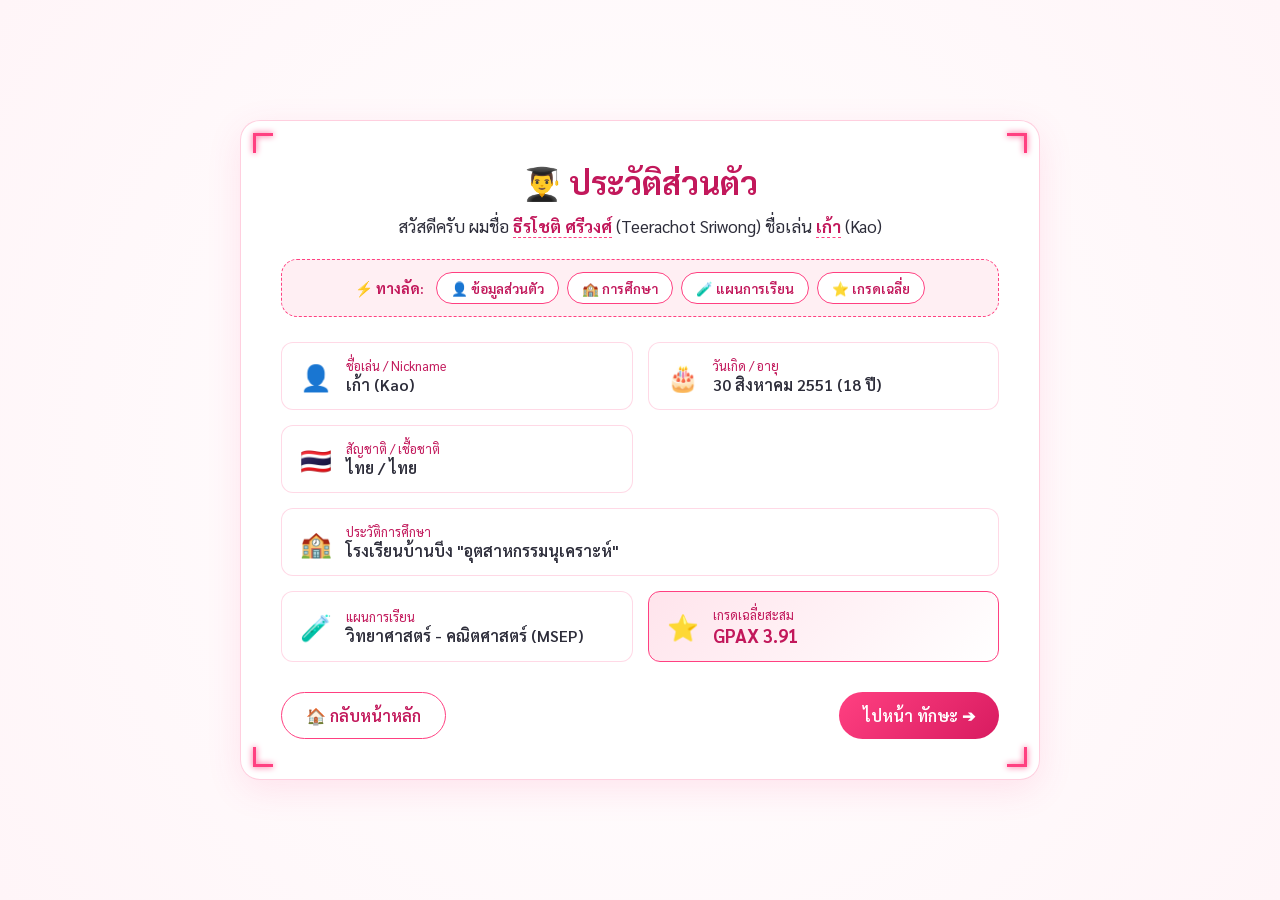
==== commit abd46414: "Update about.html" ====
--- a/about.html
+++ b/about.html
@@ -1,977 +1,206 @@
-* {
-    margin: 0;
-    padding: 0;
-    box-sizing: border-box;
-}
-
-
-body {
-
-    font-family: 'Sarabun', sans-serif;
-
-    min-height: 100vh;
-
-    display: flex;
-    justify-content: center;
-    align-items: center;
-
-    padding: 40px 20px;
-
-    overflow-x: hidden;
-
-    position: relative;
-
-    background:
-        linear-gradient(
-            135deg,
-            #29443d,
-            #355f52,
-            #29443d
-        );
-}
-
-
-/* =========================
-   BACKGROUND GRID
-========================= */
-
-body::before {
-
-    content: "";
-
-    position: absolute;
-
-    inset: 0;
-
-    background:
-
-        linear-gradient(
-            rgba(255,255,255,0.05) 1px,
-            transparent 1px
-        ),
-
-        linear-gradient(
-            90deg,
-            rgba(255,255,255,0.05) 1px,
-            transparent 1px
-        );
-
-    background-size: 40px 40px;
-
-    animation: gridMove 20s linear infinite;
-
-    pointer-events: none;
-}
-
-
-@keyframes gridMove {
-
-    from {
-        transform: translate(0,0);
-    }
-
-    to {
-        transform: translate(-40px,-40px);
-    }
-
-}
-
-
-/* =========================
-   CIRCLES
-========================= */
-
-.circle {
-
-    position: absolute;
-
-    border:
-        2px solid
-        rgba(255,255,255,0.08);
-
-    border-radius: 50%;
-
-    pointer-events: none;
-}
-
-
-.circle1 {
-
-    width: 500px;
-    height: 500px;
-
-    top: -200px;
-    left: -200px;
-
-    animation:
-        rotateSlow 40s linear infinite;
-}
-
-
-.circle2 {
-
-    width: 350px;
-    height: 350px;
-
-    bottom: -150px;
-    right: -150px;
-
-    animation:
-        rotateSlow 30s linear infinite reverse;
-}
-
-
-@keyframes rotateSlow {
-
-    from {
-        transform: rotate(0deg);
-    }
-
-    to {
-        transform: rotate(360deg);
-    }
-
-}
-
-
-/* =========================
-   FLOATING LIGHTS
-========================= */
-
-.light {
-
-    position: absolute;
-
-    top: -100px;
-
-    width: 6px;
-    height: 6px;
-
-    border-radius: 50%;
-
-    background: white;
-
-    box-shadow:
-        0 0 10px white,
-        0 0 20px #b8ffe0,
-        0 0 35px #7fffd4;
-
-    animation:
-        fall linear infinite,
-        twinkle 3s ease-in-out infinite;
-
-    pointer-events: none;
-}
-
-
-.l1 { left: 5%;  animation-duration: 12s; }
-.l2 { left: 15%; animation-duration: 18s; }
-.l3 { left: 25%; animation-duration: 15s; }
-.l4 { left: 35%; animation-duration: 20s; }
-.l5 { left: 45%; animation-duration: 13s; }
-.l6 { left: 55%; animation-duration: 17s; }
-.l7 { left: 65%; animation-duration: 14s; }
-.l8 { left: 75%; animation-duration: 19s; }
-.l9 { left: 85%; animation-duration: 16s; }
-.l10 { left: 95%; animation-duration: 21s; }
-
-
-@keyframes fall {
-
-    from {
-        transform: translateY(-100px);
-    }
-
-    to {
-        transform: translateY(110vh);
-    }
-
-}
-
-
-@keyframes twinkle {
-
-    0%,100% {
-        opacity: 0.2;
-    }
-
-    50% {
-        opacity: 1;
-    }
-
-}
-
-
-/* =========================
-   MAIN CARD
-========================= */
-
-.card {
-
-    position: relative;
-
-    z-index: 10;
-
-    width: 100%;
-    max-width: 850px;
-
-    background: white;
-
-    border-radius: 20px;
-
-    padding: 40px;
-
-    text-align: center;
-
-    box-shadow:
-        0 20px 40px
-        rgba(0,0,0,0.25);
-
-    animation:
-        fadeUp 1s ease;
-}
-
-
-.card::before {
-
-    content: "";
-
-    position: absolute;
-
-    inset: 12px;
-
-    border:
-        2px solid #2f4f4f;
-
-    border-radius: 12px;
-
-    pointer-events: none;
-}
-
-
-/* =========================
-   CORNER BRACKETS
-========================= */
-
-.corner {
-
-    position: absolute;
-
-    width: 30px;
-    height: 30px;
-
-    pointer-events: none;
-}
-
-
-.tl {
-
-    top: 10px;
-    left: 10px;
-
-    border-top: 3px solid #2f4f4f;
-    border-left: 3px solid #2f4f4f;
-}
-
-
-.tr {
-
-    top: 10px;
-    right: 10px;
-
-    border-top: 3px solid #2f4f4f;
-    border-right: 3px solid #2f4f4f;
-}
-
-
-.bl {
-
-    bottom: 10px;
-    left: 10px;
-
-    border-bottom: 3px solid #2f4f4f;
-    border-left: 3px solid #2f4f4f;
-}
-
-
-.br {
-
-    bottom: 10px;
-    right: 10px;
-
-    border-bottom: 3px solid #2f4f4f;
-    border-right: 3px solid #2f4f4f;
-}
-
-
-/* =========================
-   PROFILE
-========================= */
-
-.profile-image {
-
-    width: 150px;
-    height: 150px;
-
-    margin: 0 auto 15px;
-
-    border-radius: 50%;
-
-    padding: 5px;
-
-    background:
-        linear-gradient(
-            135deg,
-            #2f4f4f,
-            #6c9b8e
-        );
-
-    box-shadow:
-        0 8px 20px
-        rgba(47,79,79,0.3);
-}
-
-
-.profile-image img {
-
-    width: 100%;
-    height: 100%;
-
-    object-fit: cover;
-
-    border-radius: 50%;
-
-    border: 4px solid white;
-}
-
-
-.badge {
-
-    display: inline-block;
-
-    margin: 10px 0;
-
-    padding: 8px 20px;
-
-    background: #2f4f4f;
-
-    color: white;
-
-    border-radius: 30px;
-
-    font-size: 0.9rem;
-
-    letter-spacing: 1px;
-}
-
-
-h1 {
-
-    color: #2f4f4f;
-
-    font-size: 2.2rem;
-
-    margin-top: 5px;
-}
-
-
-.english-name {
-
-    color: #777;
-
-    font-size: 1.1rem;
-}
-
-
-.subtitle {
-
-    color: #555;
-
-    font-size: 1.05rem;
-}
-
-
-.line {
-
-    width: 100px;
-    height: 4px;
-
-    background: #2f4f4f;
-
-    margin: 15px auto 25px;
-
-    border-radius: 2px;
-}
-
-
-/* =========================
-   ABOUT
-========================= */
-
-.about {
-
-    margin-top: 10px;
-
-    text-align: left;
-}
-
-
-.about h2,
-.skills h2 {
-
-    color: #2f4f4f;
-
-    margin-bottom: 12px;
-
-    font-size: 1.25rem;
-}
-
-
-.about p {
-
-    color: #444;
-
-    line-height: 1.7;
-
-    margin-bottom: 8px;
-}
-
-
-.highlight {
-
-    color: #2f4f4f;
-
-    font-weight: 700;
-}
-
-
-/* =========================
-   SKILLS TAGS
-========================= */
-
-.skills {
-
-    margin-top: 25px;
-}
-
-
-.tags {
-
-    display: flex;
-
-    flex-wrap: wrap;
-
-    justify-content: center;
-
-    gap: 10px;
-}
-
-
-.tag {
-
-    border: none;
-
-    background: #2f4f4f;
-
-    color: white;
-
-    padding: 10px 18px;
-
-    border-radius: 30px;
-
-    cursor: pointer;
-
-    font-family: inherit;
-
-    font-size: 0.95rem;
-
-    transition:
-        all 0.3s ease;
-}
-
-
-.tag:hover {
-
-    transform: translateY(-3px);
-
-    background: #476f6f;
-}
-
-
-.tag.active {
-
-    background: #5d8b8b;
-
-    box-shadow:
-        0 4px 10px
-        rgba(0,0,0,0.15);
-}
-
-
-/* =========================
-   INFO BOX
-========================= */
-
-.info-box {
-
-    margin-top: 25px;
-
-    background: #f4f7f6;
-
-    padding: 20px;
-
-    border-left:
-        5px solid #2f4f4f;
-
-    border-radius: 12px;
-
-    opacity: 0;
-
-    transform: translateY(10px);
-
-    transition:
-        all 0.4s ease;
-
-    min-height: 70px;
-
-    display: flex;
-
-    align-items: center;
-
-    justify-content: center;
-
-    color: #444;
-
-    line-height: 1.6;
-}
-
-
-.info-box.show {
-
-    opacity: 1;
-
-    transform: translateY(0);
-}
-
-
-/* =========================
-   PORTFOLIO
-========================= */
-
-.portfolio-card {
-
-    max-width: 850px;
-}
-
-
-.portfolio-name {
-
-    color: #777;
-
-    margin-top: -15px;
-}
-
-
-.project-list {
-
-    display: flex;
-
-    flex-direction: column;
-
-    gap: 20px;
-
-    text-align: left;
-}
-
-
-.project-card {
-
-    background: #f4f7f6;
-
-    padding: 25px;
-
-    border-radius: 12px;
-
-    border-left:
-        5px solid #2f4f4f;
-
-    box-shadow:
-        0 4px 12px
-        rgba(0,0,0,0.05);
-
-    transition:
-        all 0.3s ease;
-}
-
-
-.project-card:hover {
-
-    transform: translateX(5px);
-
-    box-shadow:
-        0 6px 16px
-        rgba(0,0,0,0.1);
-
-    background: #eef3f1;
-}
-
-
-.project-tag {
-
-    display: inline-block;
-
-    padding: 4px 12px;
-
-    background: #2f4f4f;
-
-    color: white;
-
-    font-size: 0.8rem;
-
-    border-radius: 15px;
-
-    margin-bottom: 10px;
-
-    font-weight: 600;
-}
-
-
-.project-card h3 {
-
-    color: #2f4f4f;
-
-    font-size: 1.3rem;
-
-    margin-bottom: 8px;
-}
-
-
-.project-card p {
-
-    color: #444;
-
-    line-height: 1.6;
-
-    font-size: 0.98rem;
-}
-
-
-/* =========================
-   BUTTONS
-========================= */
-
-.next-btn-container,
-.btn-container {
-
-    margin-top: 30px;
-}
-
-
-.next-btn,
-.back-btn {
-
-    display: inline-flex;
-
-    align-items: center;
-
-    justify-content: center;
-
-    gap: 10px;
-
-    padding: 13px 30px;
-
-    background:
-        linear-gradient(
-            135deg,
-            #2f4f4f,
-            #355f52
-        );
-
-    color: white;
-
-    text-decoration: none;
-
-    border-radius: 30px;
-
-    font-weight: 600;
-
-    font-size: 1rem;
-
-    box-shadow:
-        0 6px 18px
-        rgba(47,79,79,0.3);
-
-    transition:
-        all 0.3s ease;
-}
-
-
-.next-btn:hover,
-.back-btn:hover {
-
-    background:
-        linear-gradient(
-            135deg,
-            #355f52,
-            #476f6f
-        );
-
-    transform: translateY(-3px);
-
-    box-shadow:
-        0 10px 22px
-        rgba(47,79,79,0.4);
-}
-
-
-.next-btn span,
-.back-btn span {
-
-    transition:
-        transform 0.3s ease;
-}
-
-
-.next-btn:hover span {
-
-    transform: translateX(5px);
-}
-
-
-.back-btn:hover span {
-
-    transform: translateX(-4px);
-}
-
-
-/* =========================
-   FOOTER
-========================= */
-
-.footer {
-
-    margin-top: 25px;
-
-    color: #666;
-
-    font-size: 0.9rem;
-}
-
-
-/* =========================
-   ANIMATION
-========================= */
-
-@keyframes fadeUp {
-
-    from {
-
-        opacity: 0;
-
-        transform:
-            translateY(40px);
-    }
-
-    to {
-
-        opacity: 1;
-
-        transform:
-            translateY(0);
-    }
-
-}
-
-
-/* =========================
-   MOBILE
-========================= */
-
-@media (max-width: 768px) {
-
-    body {
-
-        padding: 20px 10px;
-
-    }
-
-
-    .card {
-
-        padding: 30px 20px;
-
-    }
-
-
-    .profile-image {
-
-        width: 120px;
-        height: 120px;
-
-    }
-
-
-    h1 {
-
-        font-size: 1.7rem;
-
-    }
-
-
-    .project-card {
-
-        padding: 18px;
-
-    }
-
-
-    .tag {
-
-        font-size: 0.85rem;
-
-        padding: 8px 14px;
-
-    }
-
-}
-
-/* =========================
-   PROJECT IMAGES
-========================= */
-
-.project-image {
-    width: 100%;
-    height: 220px;
-    margin-bottom: 18px;
-
-    overflow: hidden;
-    border-radius: 10px;
-
-    background: #e8efec;
-}
-
-.project-image img {
-    width: 100%;
-    height: 100%;
-
-    display: block;
-
-    object-fit: cover;
-
-    transition: transform 0.4s ease;
-}
-
-/* Zoom รูปเมื่อเอาเมาส์ชี้การ์ด */
-.project-card:hover .project-image img {
-    transform: scale(1.05);
-}
-
-
-/* =========================
-   MOBILE PROJECT IMAGE
-========================= */
-
-@media (max-width: 768px) {
-
-    .project-image {
-        height: 180px;
-    }
-
-} ทำให้มีปุ่มลัดไปเเต่ละหัวข้อx dashed var(--pink-main); }
-
-        .info-grid { display: grid; grid-template-columns: repeat(auto-fit, minmax(230px, 1fr)); gap: 15px; margin-bottom: 30px; }
-        .info-card {
-            background: #ffffff; border: 1px solid rgba(255, 64, 129, 0.2); border-radius: 12px;
-            padding: 14px 18px; display: flex; align-items: center; gap: 14px;
-        }
-        .info-card.full-width { grid-column: 1 / -1; }
-        .info-icon { font-size: 1.6rem; }
-        .info-content { display: flex; flex-direction: column; }
-        .info-label { font-size: 0.8rem; color: var(--pink-dark); }
-        .info-value { font-size: 1rem; color: var(--text-main); font-weight: 600; }
-        .gpax-card { background: linear-gradient(135deg, var(--pink-light), #ffffff); border-color: var(--pink-main); }
-        .gpax-badge { font-size: 1.15rem; font-weight: 700; color: var(--pink-dark); }
-
-        .nav-btns { display: flex; justify-content: space-between; gap: 15px; flex-wrap: wrap; }
-        .btn {
-            display: inline-flex; align-items: center; gap: 8px; padding: 12px 24px;
-            border-radius: 30px; font-weight: 600; text-decoration: none; transition: all 0.3s ease;
-        }
-        .btn-secondary { background: #ffffff; border: 1px solid var(--pink-main); color: var(--pink-dark); }
-        .btn-primary { background: linear-gradient(135deg, #ff4081, #d81b60); color: #ffffff; }
-        .btn:hover { transform: translateY(-2px); box-shadow: 0 4px 15px rgba(255, 64, 129, 0.3); }
-
-        @media (max-width: 600px) {
-            .card { padding: 25px 20px; }
-            .info-grid { grid-template-columns: 1fr; }
-            .nav-btns { flex-direction: column; }
-        }
-    </style>
+<!DOCTYPE html>
+<html lang="th">
+<head>
+    <meta charset="UTF-8">
+    <meta name="viewport" content="width=device-width, initial-scale=1.0">
+    <title>ประวัติส่วนตัว | Teerachot Sriwong</title>
+    <link href="https://fonts.googleapis.com/css2?family=Sarabun:wght@300;400;600;700&display=swap" rel="stylesheet">
+    <style>
+        :root {
+            --pink-main: #ff4081; --pink-dark: #c2185b; --pink-light: #ffe4ec;
+            --bg-light: #fff5f8; --card-bg: rgba(255, 255, 255, 0.94); --text-main: #2d2d3a;
+        }
+
+        * { margin: 0; padding: 0; box-sizing: border-box; }
+
+        /* ทำให้การเลื่อนหน้าจอเป็นแบบ Smooth Scroll */
+        html {
+            scroll-behavior: smooth;
+        }
+
+        body {
+            font-family: 'Sarabun', sans-serif;
+            min-height: 100vh; display: flex; justify-content: center; align-items: center;
+            padding: 40px 20px; position: relative;
+            background: radial-gradient(circle at center, #ffffff 0%, var(--bg-light) 100%);
+            color: var(--text-main);
+        }
+
+        .card {
+            position: relative; z-index: 10; width: 100%; max-width: 800px;
+            background: var(--card-bg); border-radius: 20px; padding: 40px;
+            backdrop-filter: blur(12px); border: 1px solid rgba(255, 64, 129, 0.25);
+            box-shadow: 0 10px 35px rgba(255, 64, 129, 0.12);
+        }
+
+        .corner {
+            position: absolute; width: 20px; height: 20px; pointer-events: none;
+            filter: drop-shadow(0 0 3px var(--pink-main));
+        }
+        .tl { top: 12px; left: 12px; border-top: 3px solid var(--pink-main); border-left: 3px solid var(--pink-main); }
+        .tr { top: 12px; right: 12px; border-top: 3px solid var(--pink-main); border-right: 3px solid var(--pink-main); }
+        .bl { bottom: 12px; left: 12px; border-bottom: 3px solid var(--pink-main); border-left: 3px solid var(--pink-main); }
+        .br { bottom: 12px; right: 12px; border-bottom: 3px solid var(--pink-main); border-right: 3px solid var(--pink-main); }
+
+        h1 { font-size: 2rem; color: var(--pink-dark); text-align: center; margin-bottom: 10px; }
+        .intro-text { font-size: 1.05rem; text-align: center; margin-bottom: 20px; line-height: 1.6; }
+        .highlight { color: var(--pink-dark); font-weight: 700; border-bottom: 1px dashed var(--pink-main); }
+
+        /* --- สไตล์ปุ่มทางลัด (Quick Navigation) --- */
+        .quick-nav {
+            display: flex;
+            flex-wrap: wrap;
+            justify-content: center;
+            align-items: center;
+            gap: 8px;
+            margin-bottom: 25px;
+            padding: 12px 16px;
+            background: rgba(255, 228, 236, 0.6);
+            border-radius: 16px;
+            border: 1px dashed var(--pink-main);
+        }
+        .quick-nav-title {
+            font-weight: 700;
+            color: var(--pink-dark);
+            font-size: 0.9rem;
+            margin-right: 4px;
+        }
+        .quick-btn {
+            display: inline-flex;
+            align-items: center;
+            gap: 4px;
+            padding: 6px 14px;
+            background: #ffffff;
+            color: var(--pink-dark);
+            border: 1px solid var(--pink-main);
+            border-radius: 20px;
+            font-size: 0.85rem;
+            font-weight: 600;
+            text-decoration: none;
+            transition: all 0.25s ease;
+        }
+        .quick-btn:hover {
+            background: var(--pink-main);
+            color: #ffffff;
+            transform: translateY(-2px);
+            box-shadow: 0 4px 10px rgba(255, 64, 129, 0.3);
+        }
+
+        /* --- สไตล์ตารางข้อมูล --- */
+        .info-grid { display: grid; grid-template-columns: repeat(auto-fit, minmax(230px, 1fr)); gap: 15px; margin-bottom: 30px; }
+        .info-card {
+            background: #ffffff; border: 1px solid rgba(255, 64, 129, 0.2); border-radius: 12px;
+            padding: 14px 18px; display: flex; align-items: center; gap: 14px;
+            scroll-margin-top: 20px;
+            transition: all 0.3s ease;
+        }
+
+        /* เมื่อกดทางลัด ให้การ์ดที่ถูกเลือกแสดงแสงไฮไลต์ */
+        .info-card:target {
+            border-color: var(--pink-main);
+            box-shadow: 0 0 15px rgba(255, 64, 129, 0.4);
+            transform: scale(1.02);
+        }
+
+        .info-card.full-width { grid-column: 1 / -1; }
+        .info-icon { font-size: 1.6rem; }
+        .info-content { display: flex; flex-direction: column; }
+        .info-label { font-size: 0.8rem; color: var(--pink-dark); }
+        .info-value { font-size: 1rem; color: var(--text-main); font-weight: 600; }
+        .gpax-card { background: linear-gradient(135deg, var(--pink-light), #ffffff); border-color: var(--pink-main); }
+        .gpax-badge { font-size: 1.15rem; font-weight: 700; color: var(--pink-dark); }
+
+        .nav-btns { display: flex; justify-content: space-between; gap: 15px; flex-wrap: wrap; }
+        .btn {
+            display: inline-flex; align-items: center; gap: 8px; padding: 12px 24px;
+            border-radius: 30px; font-weight: 600; text-decoration: none; transition: all 0.3s ease;
+        }
+        .btn-secondary { background: #ffffff; border: 1px solid var(--pink-main); color: var(--pink-dark); }
+        .btn-primary { background: linear-gradient(135deg, #ff4081, #d81b60); color: #ffffff; }
+        .btn:hover { transform: translateY(-2px); box-shadow: 0 4px 15px rgba(255, 64, 129, 0.3); }
+
+        @media (max-width: 600px) {
+            .card { padding: 25px 20px; }
+            .info-grid { grid-template-columns: 1fr; }
+            .nav-btns { flex-direction: column; }
+            .quick-nav { flex-direction: column; align-items: stretch; text-align: center; }
+            .quick-btn { justify-content: center; }
+        }
+    </style>
 </head>
 <body>
-    <main class="card">
-        <div class="corner tl"></div><div class="corner tr"></div>
-        <div class="corner bl"></div><div class="corner br"></div>
-
-        <h1>👨‍🎓 ประวัติส่วนตัว</h1>
-        <p class="intro-text">
-            สวัสดีครับ ผมชื่อ <span class="highlight">ธีรโชติ ศรีวงศ์</span> (Teerachot Sriwong) ชื่อเล่น <span class="highlight">เก้า</span> (Kao)
-        </p>
-
-        <div class="info-grid">
-            <div class="info-card">
-                <div class="info-icon">👤</div>
-                <div class="info-content">
-                    <span class="info-label">ชื่อเล่น / Nickname</span>
-                    <span class="info-value">เก้า (Kao)</span>
-                </div>
-            </div>
-
-            <div class="info-card">
-                <div class="info-icon">🎂</div>
-                <div class="info-content">
-                    <span class="info-label">วันเกิด / อายุ</span>
-                    <span class="info-value">30 สิงหาคม 2551 (18 ปี)</span>
-                </div>
-            </div>
-
-            <div class="info-card">
-                <div class="info-icon">🇹🇭</div>
-                <div class="info-content">
-                    <span class="info-label">สัญชาติ / เชื้อชาติ</span>
-                    <span class="info-value">ไทย / ไทย</span>
-                </div>
-            </div>
-
-            <div class="info-card full-width">
-                <div class="info-icon">🏫</div>
-                <div class="info-content">
-                    <span class="info-label">ประวัติการศึกษา</span>
-                    <span class="info-value">โรงเรียนบ้านบึง "อุตสาหกรรมนุเคราะห์"</span>
-                </div>
-            </div>
-
-            <div class="info-card">
-                <div class="info-icon">🧪</div>
-                <div class="info-content">
-                    <span class="info-label">แผนการเรียน</span>
-                    <span class="info-value">วิทยาศาสตร์ - คณิตศาสตร์ (MSEP)</span>
-                </div>
-            </div>
-
-            <div class="info-card gpax-card">
-                <div class="info-icon">⭐</div>
-                <div class="info-content">
-                    <span class="info-label">เกรดเฉลี่ยสะสม</span>
-                    <span class="gpax-badge">GPAX 3.91</span>
-                </div>
-            </div>
-        </div>
-
-        <div class="nav-btns">
-            <a href="index.html" class="btn btn-secondary">🏠 กลับหน้าหลัก</a>
-            <a href="skills.html" class="btn btn-primary">ไปหน้า ทักษะ ➔</a>
-        </div>
-    </main>
+    <main class="card">
+        <div class="corner tl"></div><div class="corner tr"></div>
+        <div class="corner bl"></div><div class="corner br"></div>
+
+        <h1>👨‍🎓 ประวัติส่วนตัว</h1>
+        <p class="intro-text" id="intro">
+            สวัสดีครับ ผมชื่อ <span class="highlight">ธีรโชติ ศรีวงศ์</span> (Teerachot Sriwong) ชื่อเล่น <span class="highlight">เก้า</span> (Kao)
+        </p>
+
+        <!-- แถบปุ่มทางลัดไปยังแต่ละหัวข้อ -->
+        <div class="quick-nav">
+            <span class="quick-nav-title">⚡ ทางลัด:</span>
+            <a href="#personal" class="quick-btn">👤 ข้อมูลส่วนตัว</a>
+            <a href="#education" class="quick-btn">🏫 การศึกษา</a>
+            <a href="#program" class="quick-btn">🧪 แผนการเรียน</a>
+            <a href="#gpax" class="quick-btn">⭐ เกรดเฉลี่ย</a>
+        </div>
+
+        <div class="info-grid">
+            <div class="info-card" id="personal">
+                <div class="info-icon">👤</div>
+                <div class="info-content">
+                    <span class="info-label">ชื่อเล่น / Nickname</span>
+                    <span class="info-value">เก้า (Kao)</span>
+                </div>
+            </div>
+
+            <div class="info-card">
+                <div class="info-icon">🎂</div>
+                <div class="info-content">
+                    <span class="info-label">วันเกิด / อายุ</span>
+                    <span class="info-value">30 สิงหาคม 2551 (18 ปี)</span>
+                </div>
+            </div>
+
+            <div class="info-card">
+                <div class="info-icon">🇹🇭</div>
+                <div class="info-content">
+                    <span class="info-label">สัญชาติ / เชื้อชาติ</span>
+                    <span class="info-value">ไทย / ไทย</span>
+                </div>
+            </div>
+
+            <div class="info-card full-width" id="education">
+                <div class="info-icon">🏫</div>
+                <div class="info-content">
+                    <span class="info-label">ประวัติการศึกษา</span>
+                    <span class="info-value">โรงเรียนบ้านบึง "อุตสาหกรรมนุเคราะห์"</span>
+                </div>
+            </div>
+
+            <div class="info-card" id="program">
+                <div class="info-icon">🧪</div>
+                <div class="info-content">
+                    <span class="info-label">แผนการเรียน</span>
+                    <span class="info-value">วิทยาศาสตร์ - คณิตศาสตร์ (MSEP)</span>
+                </div>
+            </div>
+
+            <div class="info-card gpax-card" id="gpax">
+                <div class="info-icon">⭐</div>
+                <div class="info-content">
+                    <span class="info-label">เกรดเฉลี่ยสะสม</span>
+                    <span class="gpax-badge">GPAX 3.91</span>
+                </div>
+            </div>
+        </div>
+
+        <div class="nav-btns">
+            <a href="index.html" class="btn btn-secondary">🏠 กลับหน้าหลัก</a>
+            <a href="skills.html" class="btn btn-primary">ไปหน้า ทักษะ ➔</a>
+        </div>
+    </main>
 </body>
-</html> 
+</html>
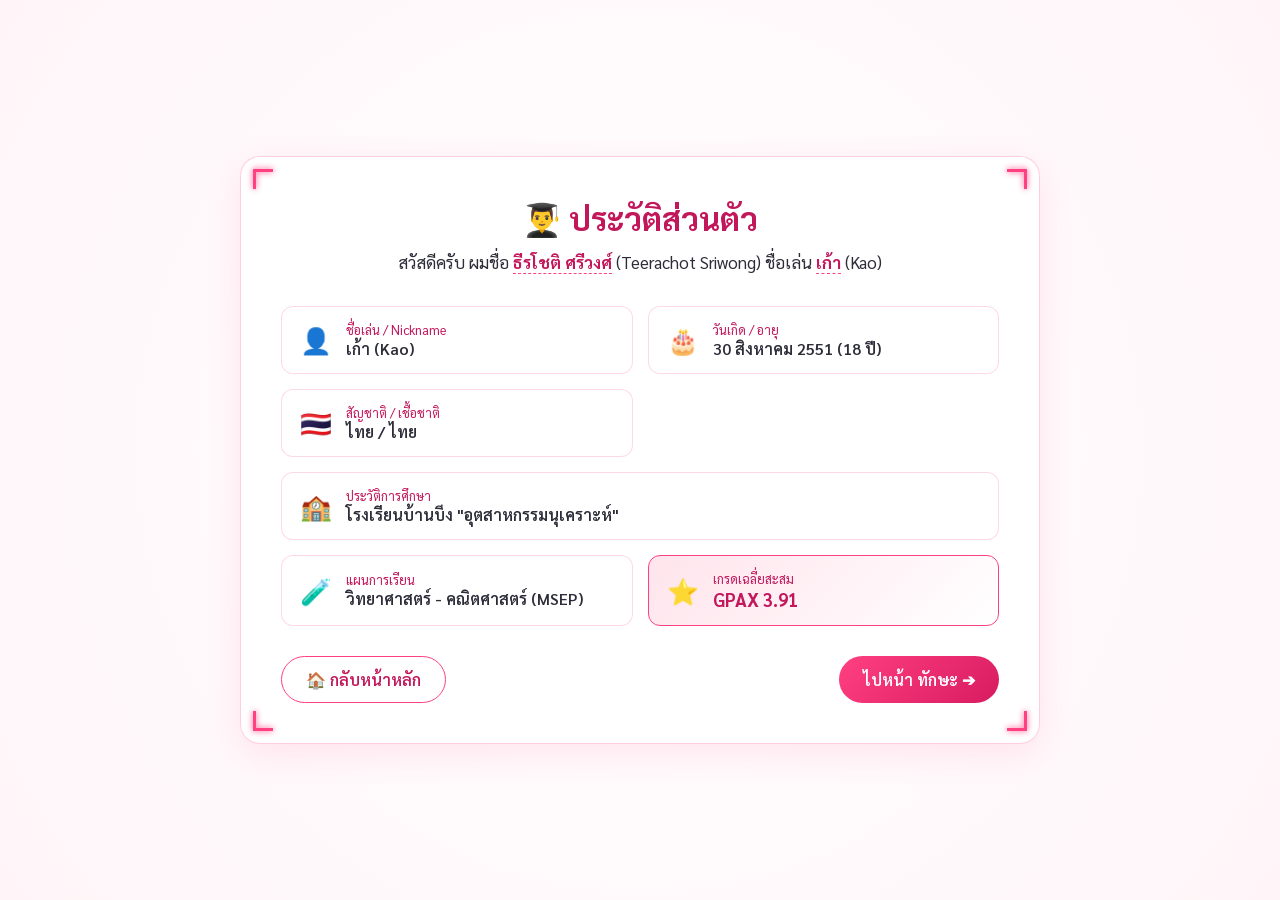
==== commit cdeb626f: "Update about.html" ====
--- a/about.html
+++ b/about.html
@@ -12,11 +12,6 @@
         }
 
         * { margin: 0; padding: 0; box-sizing: border-box; }
-
-        /* ทำให้การเลื่อนหน้าจอเป็นแบบ Smooth Scroll */
-        html {
-            scroll-behavior: smooth;
-        }
 
         body {
             font-family: 'Sarabun', sans-serif;
@@ -43,63 +38,21 @@
         .br { bottom: 12px; right: 12px; border-bottom: 3px solid var(--pink-main); border-right: 3px solid var(--pink-main); }
 
         h1 { font-size: 2rem; color: var(--pink-dark); text-align: center; margin-bottom: 10px; }
-        .intro-text { font-size: 1.05rem; text-align: center; margin-bottom: 20px; line-height: 1.6; }
+        .intro-text { font-size: 1.05rem; text-align: center; margin-bottom: 30px; line-height: 1.6; }
         .highlight { color: var(--pink-dark); font-weight: 700; border-bottom: 1px dashed var(--pink-main); }
-
-        /* --- สไตล์ปุ่มทางลัด (Quick Navigation) --- */
-        .quick-nav {
-            display: flex;
-            flex-wrap: wrap;
-            justify-content: center;
-            align-items: center;
-            gap: 8px;
-            margin-bottom: 25px;
-            padding: 12px 16px;
-            background: rgba(255, 228, 236, 0.6);
-            border-radius: 16px;
-            border: 1px dashed var(--pink-main);
-        }
-        .quick-nav-title {
-            font-weight: 700;
-            color: var(--pink-dark);
-            font-size: 0.9rem;
-            margin-right: 4px;
-        }
-        .quick-btn {
-            display: inline-flex;
-            align-items: center;
-            gap: 4px;
-            padding: 6px 14px;
-            background: #ffffff;
-            color: var(--pink-dark);
-            border: 1px solid var(--pink-main);
-            border-radius: 20px;
-            font-size: 0.85rem;
-            font-weight: 600;
-            text-decoration: none;
-            transition: all 0.25s ease;
-        }
-        .quick-btn:hover {
-            background: var(--pink-main);
-            color: #ffffff;
-            transform: translateY(-2px);
-            box-shadow: 0 4px 10px rgba(255, 64, 129, 0.3);
-        }
 
         /* --- สไตล์ตารางข้อมูล --- */
         .info-grid { display: grid; grid-template-columns: repeat(auto-fit, minmax(230px, 1fr)); gap: 15px; margin-bottom: 30px; }
         .info-card {
             background: #ffffff; border: 1px solid rgba(255, 64, 129, 0.2); border-radius: 12px;
             padding: 14px 18px; display: flex; align-items: center; gap: 14px;
-            scroll-margin-top: 20px;
             transition: all 0.3s ease;
         }
 
-        /* เมื่อกดทางลัด ให้การ์ดที่ถูกเลือกแสดงแสงไฮไลต์ */
-        .info-card:target {
+        .info-card:hover {
             border-color: var(--pink-main);
-            box-shadow: 0 0 15px rgba(255, 64, 129, 0.4);
-            transform: scale(1.02);
+            box-shadow: 0 4px 12px rgba(255, 64, 129, 0.15);
+            transform: translateY(-2px);
         }
 
         .info-card.full-width { grid-column: 1 / -1; }
@@ -110,6 +63,7 @@
         .gpax-card { background: linear-gradient(135deg, var(--pink-light), #ffffff); border-color: var(--pink-main); }
         .gpax-badge { font-size: 1.15rem; font-weight: 700; color: var(--pink-dark); }
 
+        /* --- ปุ่มนำทางล่างสุด --- */
         .nav-btns { display: flex; justify-content: space-between; gap: 15px; flex-wrap: wrap; }
         .btn {
             display: inline-flex; align-items: center; gap: 8px; padding: 12px 24px;
@@ -123,8 +77,6 @@
             .card { padding: 25px 20px; }
             .info-grid { grid-template-columns: 1fr; }
             .nav-btns { flex-direction: column; }
-            .quick-nav { flex-direction: column; align-items: stretch; text-align: center; }
-            .quick-btn { justify-content: center; }
         }
     </style>
 </head>
@@ -138,17 +90,8 @@
             สวัสดีครับ ผมชื่อ <span class="highlight">ธีรโชติ ศรีวงศ์</span> (Teerachot Sriwong) ชื่อเล่น <span class="highlight">เก้า</span> (Kao)
         </p>
 
-        <!-- แถบปุ่มทางลัดไปยังแต่ละหัวข้อ -->
-        <div class="quick-nav">
-            <span class="quick-nav-title">⚡ ทางลัด:</span>
-            <a href="#personal" class="quick-btn">👤 ข้อมูลส่วนตัว</a>
-            <a href="#education" class="quick-btn">🏫 การศึกษา</a>
-            <a href="#program" class="quick-btn">🧪 แผนการเรียน</a>
-            <a href="#gpax" class="quick-btn">⭐ เกรดเฉลี่ย</a>
-        </div>
-
         <div class="info-grid">
-            <div class="info-card" id="personal">
+            <div class="info-card">
                 <div class="info-icon">👤</div>
                 <div class="info-content">
                     <span class="info-label">ชื่อเล่น / Nickname</span>
@@ -172,7 +115,7 @@
                 </div>
             </div>
 
-            <div class="info-card full-width" id="education">
+            <div class="info-card full-width">
                 <div class="info-icon">🏫</div>
                 <div class="info-content">
                     <span class="info-label">ประวัติการศึกษา</span>
@@ -180,7 +123,7 @@
                 </div>
             </div>
 
-            <div class="info-card" id="program">
+            <div class="info-card">
                 <div class="info-icon">🧪</div>
                 <div class="info-content">
                     <span class="info-label">แผนการเรียน</span>
@@ -188,7 +131,7 @@
                 </div>
             </div>
 
-            <div class="info-card gpax-card" id="gpax">
+            <div class="info-card gpax-card">
                 <div class="info-icon">⭐</div>
                 <div class="info-content">
                     <span class="info-label">เกรดเฉลี่ยสะสม</span>
